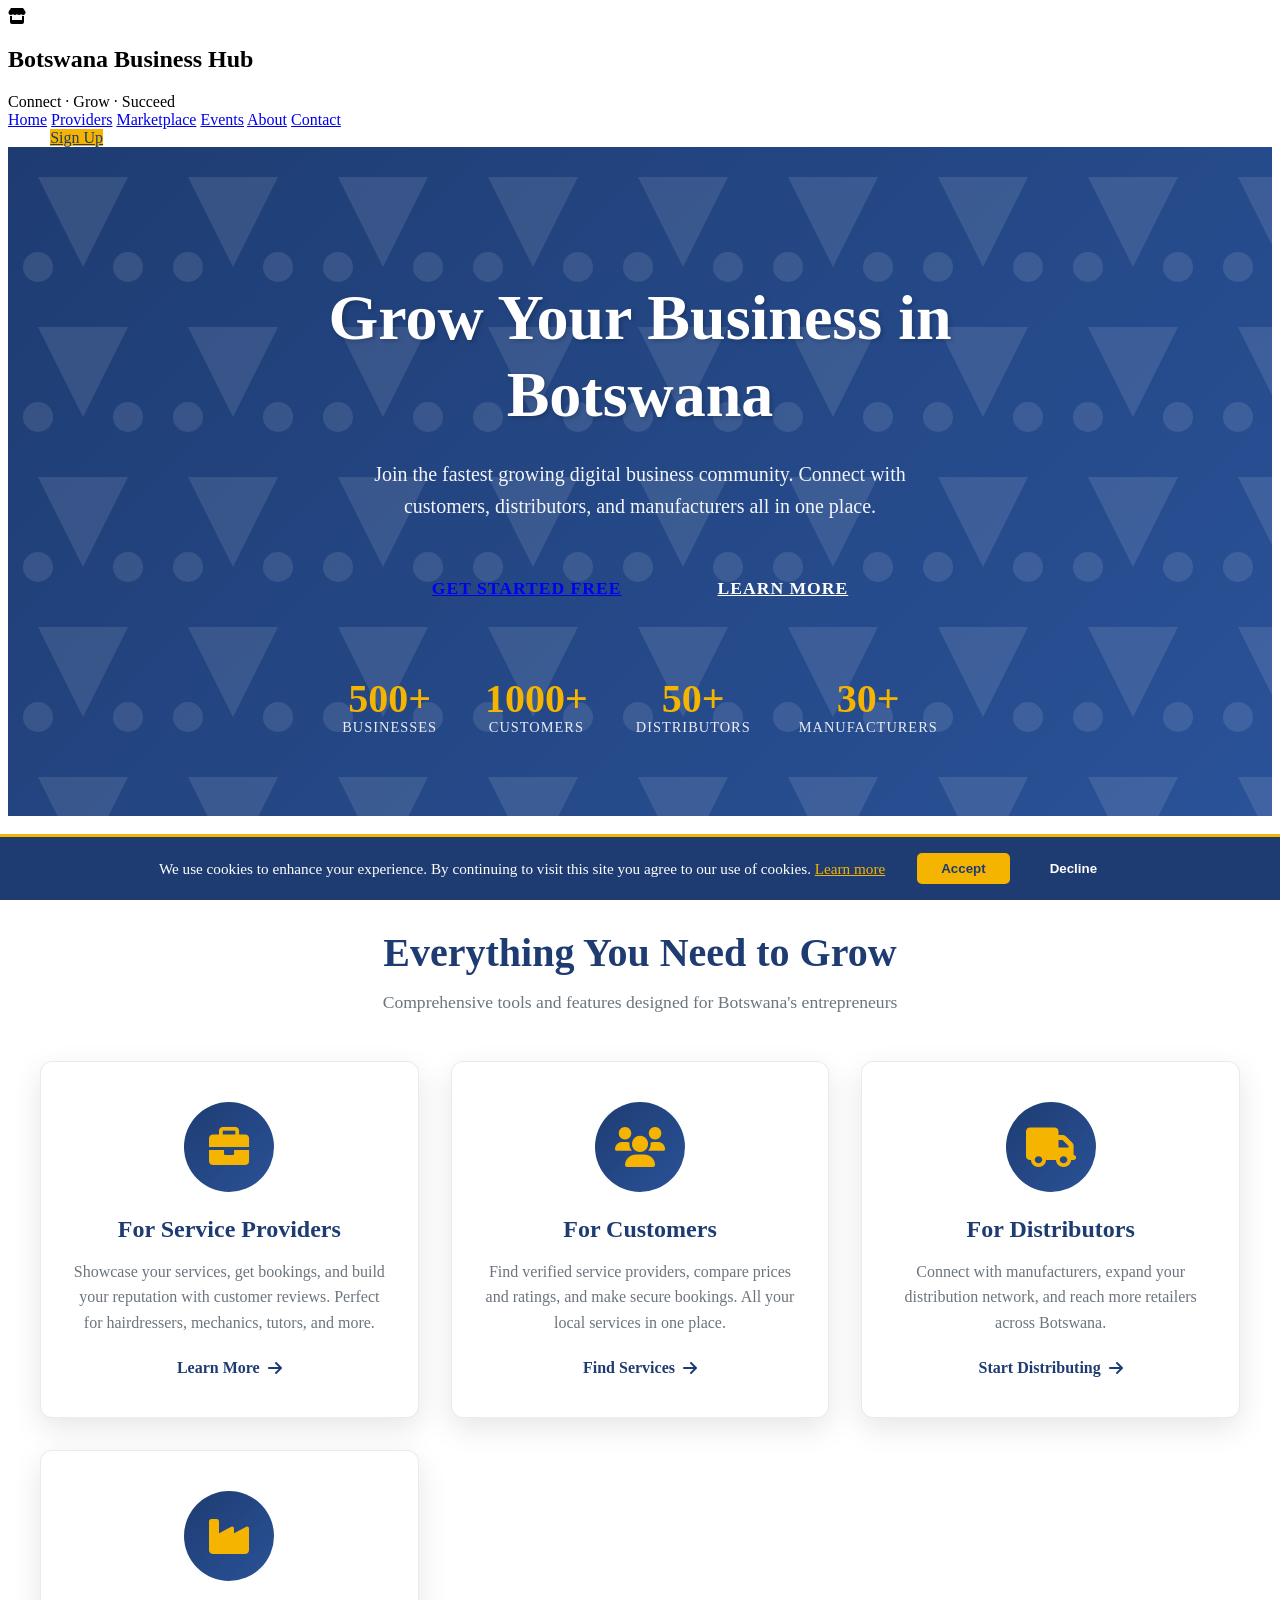
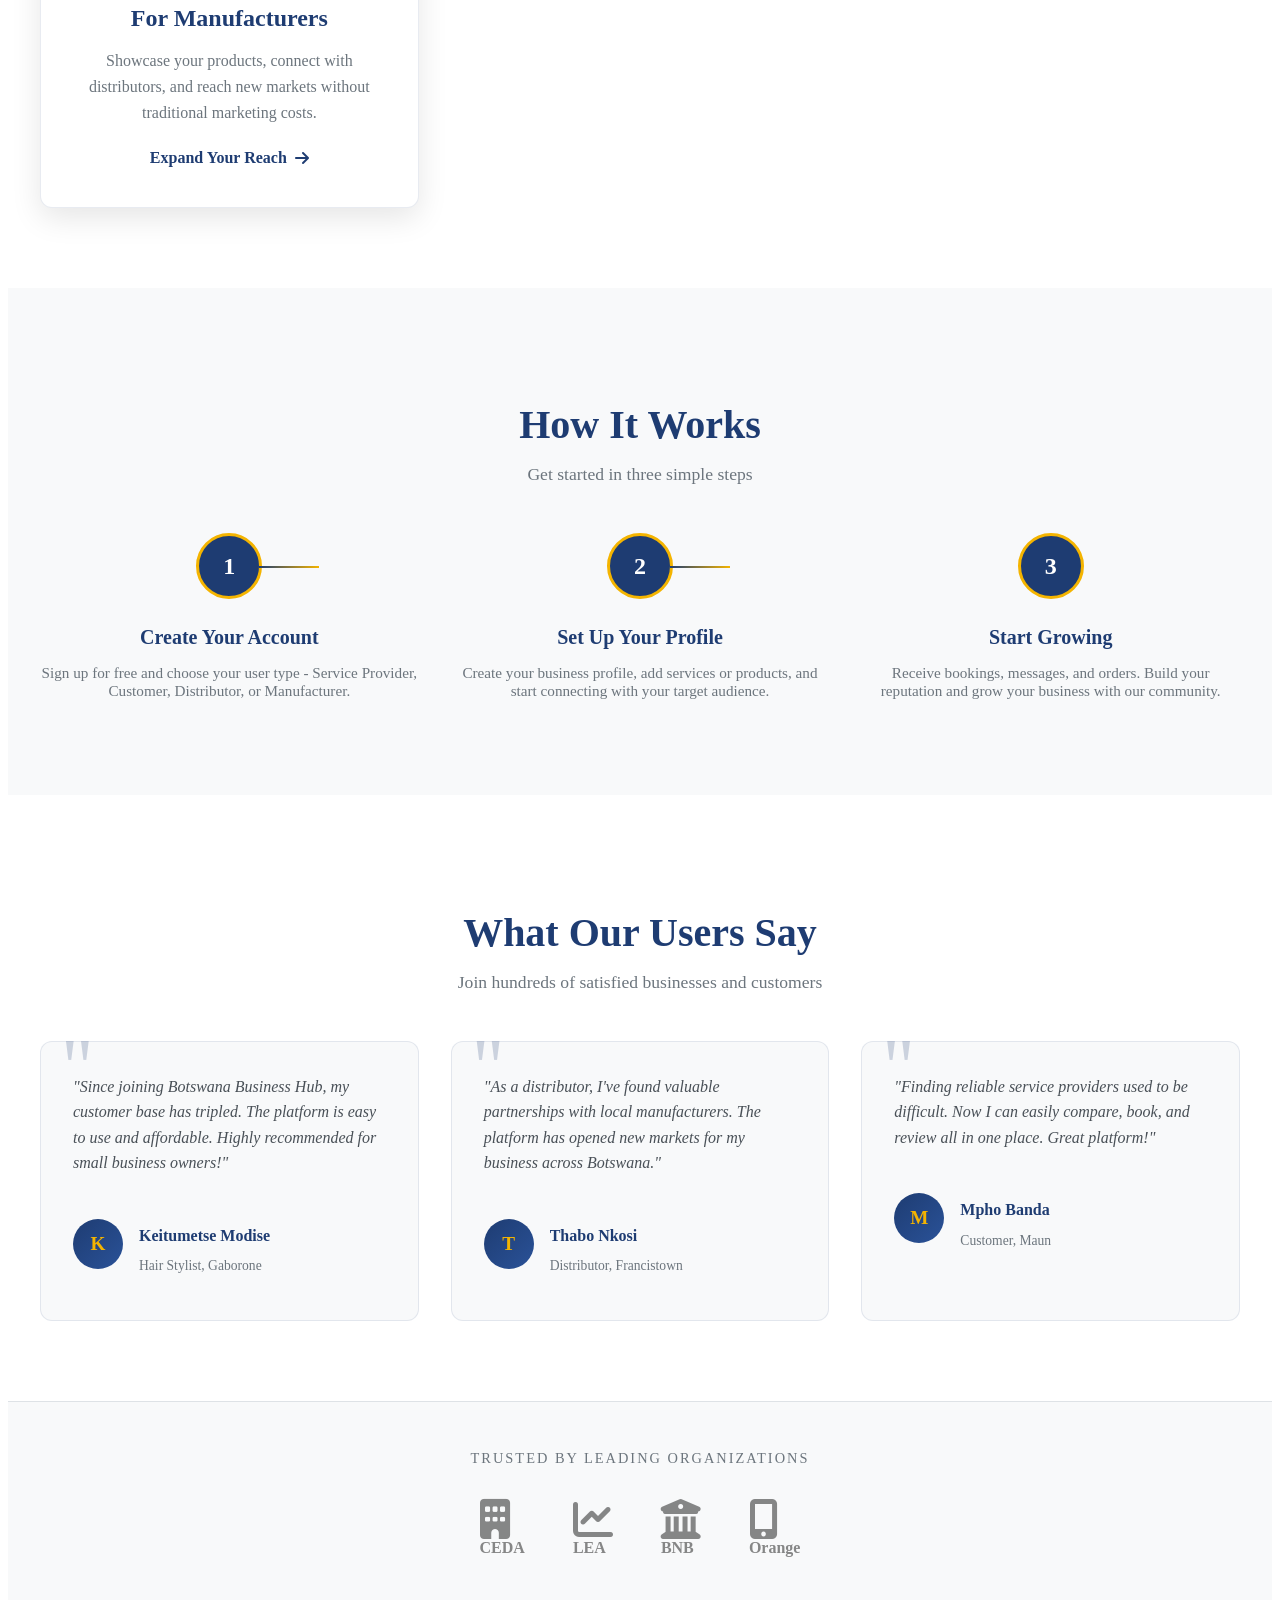
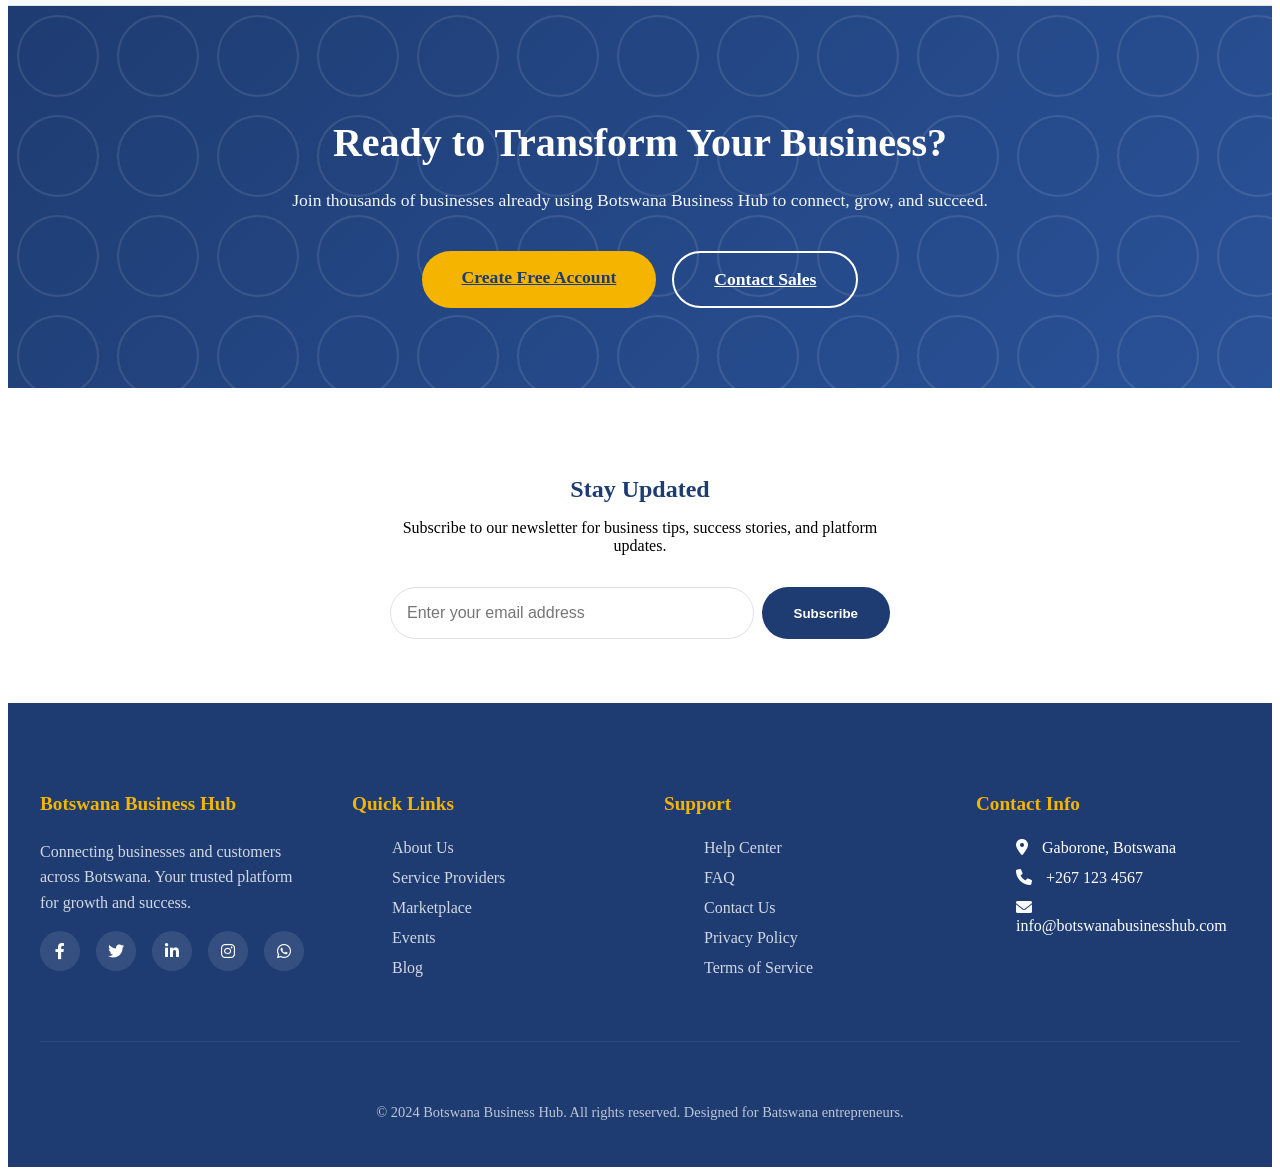
==== index.html @ 3662da75 "Update print statement from 'Hello' to 'Goodbye'" ====
<!DOCTYPE html>
<html lang="en">
<head>
    <meta charset="UTF-8">
    <meta name="viewport" content="width=device-width, initial-scale=1.0">
    <title>Botswana Business Hub - Connect, Grow, Succeed</title>
    
    <!-- Meta Tags for SEO -->
    <meta name="description" content="Botswana's premier digital business hub connecting service providers, customers, distributors, and manufacturers. Grow your business with our affordable platform.">
    <meta name="keywords" content="Botswana business, small business, service providers, entrepreneurs, Gaborone, Francistown, business networking, digital marketplace">
    <meta name="author" content="Botswana Business Hub">
    <meta property="og:title" content="Botswana Business Hub - Connect, Grow, Succeed">
    <meta property="og:description" content="Join Botswana's fastest growing business community. Connect with customers and partners today.">
    <meta property="og:type" content="website">
    <meta property="og:url" content="https://www.botswanabusinesshub.com">
    
    <!-- Favicon -->
    <link rel="icon" type="image/png" href="images/favicon.png">
    
    <!-- Stylesheets -->
    <link rel="stylesheet" href="css/styles.css">
    
    <!-- Font Awesome Icons -->
    <link rel="stylesheet" href="https://cdnjs.cloudflare.com/ajax/libs/font-awesome/6.0.0/css/all.min.css">
    
    <!-- Google Fonts -->
    <link href="https://fonts.googleapis.com/css2?family=Inter:wght@400;500;600;700&display=swap" rel="stylesheet">
    
    <!-- Custom styles specific to index page -->
    <style>
        /* Additional styles specific to landing page */
        .hero-section {
            background: linear-gradient(135deg, #1e3c72 0%, #2a5298 100%);
            color: white;
            padding: 5rem 2rem;
            text-align: center;
            position: relative;
            overflow: hidden;
        }
        
        .hero-section::before {
            content: '';
            position: absolute;
            top: 0;
            left: 0;
            right: 0;
            bottom: 0;
            background: url('data:image/svg+xml,<svg xmlns="http://www.w3.org/2000/svg" viewBox="0 0 100 100" opacity="0.1"><path d="M20 20 L80 20 L50 80 Z" fill="white"/><circle cx="80" cy="80" r="10" fill="white"/><circle cx="20" cy="80" r="10" fill="white"/></svg>');
            background-size: 150px 150px;
            animation: float 20s linear infinite;
        }
        
        @keyframes float {
            from { transform: translateY(0) rotate(0deg); }
            to { transform: translateY(-100%) rotate(10deg); }
        }
        
        .hero-content {
            position: relative;
            z-index: 1;
            max-width: 800px;
            margin: 0 auto;
        }
        
        .hero-title {
            font-size: clamp(2.5rem, 6vw, 4rem);
            margin-bottom: 1.5rem;
            color: white;
            line-height: 1.2;
            text-shadow: 2px 2px 4px rgba(0,0,0,0.2);
        }
        
        .hero-subtitle {
            font-size: clamp(1rem, 2vw, 1.25rem);
            margin-bottom: 2.5rem;
            opacity: 0.95;
            line-height: 1.6;
            max-width: 600px;
            margin-left: auto;
            margin-right: auto;
        }
        
        .hero-buttons {
            display: flex;
            gap: 1rem;
            justify-content: center;
            flex-wrap: wrap;
        }
        
        .hero-buttons .btn {
            padding: 1rem 2.5rem;
            font-size: 1.1rem;
            font-weight: 600;
            text-transform: uppercase;
            letter-spacing: 1px;
            border-radius: 50px;
        }
        
        .hero-stats {
            display: flex;
            justify-content: center;
            gap: 3rem;
            margin-top: 4rem;
            flex-wrap: wrap;
        }
        
        .hero-stat-item {
            text-align: center;
        }
        
        .hero-stat-number {
            font-size: 2.5rem;
            font-weight: 700;
            color: #f4b400;
            line-height: 1;
        }
        
        .hero-stat-label {
            font-size: 0.9rem;
            opacity: 0.9;
            text-transform: uppercase;
            letter-spacing: 1px;
        }
        
        /* Features Section */
        .features-section {
            padding: 5rem 2rem;
            background: #ffffff;
        }
        
        .section-title {
            text-align: center;
            margin-bottom: 3rem;
        }
        
        .section-title h2 {
            font-size: clamp(2rem, 4vw, 2.5rem);
            color: #1e3c72;
            margin-bottom: 1rem;
        }
        
        .section-title p {
            font-size: 1.1rem;
            color: #6c757d;
            max-width: 600px;
            margin: 0 auto;
        }
        
        .features-grid {
            display: grid;
            grid-template-columns: repeat(auto-fit, minmax(280px, 1fr));
            gap: 2rem;
            max-width: 1200px;
            margin: 0 auto;
        }
        
        .feature-card {
            background: white;
            padding: 2.5rem 2rem;
            border-radius: 12px;
            box-shadow: 0 10px 30px rgba(0,0,0,0.1);
            text-align: center;
            transition: all 0.3s ease;
            position: relative;
            overflow: hidden;
            border: 1px solid rgba(30, 60, 114, 0.1);
        }
        
        .feature-card::before {
            content: '';
            position: absolute;
            top: 0;
            left: 0;
            right: 0;
            height: 4px;
            background: linear-gradient(90deg, #1e3c72, #f4b400);
            transform: scaleX(0);
            transition: transform 0.3s ease;
        }
        
        .feature-card:hover::before {
            transform: scaleX(1);
        }
        
        .feature-card:hover {
            transform: translateY(-10px);
            box-shadow: 0 20px 40px rgba(30, 60, 114, 0.2);
        }
        
        .feature-icon {
            width: 90px;
            height: 90px;
            background: linear-gradient(135deg, #1e3c72, #2a5298);
            border-radius: 50%;
            display: flex;
            align-items: center;
            justify-content: center;
            margin: 0 auto 1.5rem;
            color: #f4b400;
            font-size: 2.5rem;
            transition: all 0.3s ease;
        }
        
        .feature-card:hover .feature-icon {
            transform: scale(1.1) rotate(5deg);
        }
        
        .feature-card h3 {
            font-size: 1.5rem;
            color: #1e3c72;
            margin-bottom: 1rem;
        }
        
        .feature-card p {
            color: #6c757d;
            line-height: 1.6;
            margin-bottom: 1.5rem;
        }
        
        .feature-link {
            color: #1e3c72;
            font-weight: 600;
            text-decoration: none;
            display: inline-flex;
            align-items: center;
            gap: 0.5rem;
            transition: gap 0.3s ease;
        }
        
        .feature-link:hover {
            gap: 1rem;
            color: #f4b400;
        }
        
        /* How It Works Section */
        .how-it-works {
            padding: 5rem 2rem;
            background: #f8f9fa;
        }
        
        .steps-container {
            display: grid;
            grid-template-columns: repeat(auto-fit, minmax(220px, 1fr));
            gap: 2rem;
            max-width: 1200px;
            margin: 3rem auto 0;
        }
        
        .step-item {
            text-align: center;
            position: relative;
        }
        
        .step-number {
            width: 60px;
            height: 60px;
            background: #1e3c72;
            color: white;
            border-radius: 50%;
            display: flex;
            align-items: center;
            justify-content: center;
            font-size: 1.5rem;
            font-weight: bold;
            margin: 0 auto 1.5rem;
            position: relative;
            z-index: 1;
            border: 3px solid #f4b400;
        }
        
        .step-item:not(:last-child) .step-number::after {
            content: '';
            position: absolute;
            top: 30px;
            left: 50%;
            width: 100%;
            height: 2px;
            background: linear-gradient(90deg, #1e3c72, #f4b400);
            transform: translateX(30px);
            z-index: -1;
        }
        
        @media (max-width: 768px) {
            .step-item:not(:last-child) .step-number::after {
                display: none;
            }
        }
        
        .step-item h4 {
            font-size: 1.25rem;
            color: #1e3c72;
            margin-bottom: 0.5rem;
        }
        
        .step-item p {
            color: #6c757d;
            font-size: 0.95rem;
        }
        
        /* Testimonials Section */
        .testimonials-section {
            padding: 5rem 2rem;
            background: white;
        }
        
        .testimonials-grid {
            display: grid;
            grid-template-columns: repeat(auto-fit, minmax(300px, 1fr));
            gap: 2rem;
            max-width: 1200px;
            margin: 3rem auto 0;
        }
        
        .testimonial-card {
            background: #f8f9fa;
            padding: 2rem;
            border-radius: 12px;
            position: relative;
            border: 1px solid rgba(30, 60, 114, 0.1);
        }
        
        .testimonial-card::before {
            content: '"';
            position: absolute;
            top: -20px;
            left: 20px;
            font-size: 5rem;
            color: #1e3c72;
            opacity: 0.2;
            font-family: serif;
        }
        
        .testimonial-content {
            margin-bottom: 1.5rem;
            font-style: italic;
            color: #495057;
            line-height: 1.6;
        }
        
        .testimonial-author {
            display: flex;
            align-items: center;
            gap: 1rem;
        }
        
        .author-avatar {
            width: 50px;
            height: 50px;
            background: linear-gradient(135deg, #1e3c72, #2a5298);
            border-radius: 50%;
            display: flex;
            align-items: center;
            justify-content: center;
            color: #f4b400;
            font-weight: bold;
            font-size: 1.2rem;
        }
        
        .author-info h5 {
            font-size: 1rem;
            color: #1e3c72;
            margin-bottom: 0.25rem;
        }
        
        .author-info p {
            font-size: 0.85rem;
            color: #6c757d;
        }
        
        /* CTA Section */
        .cta-section {
            padding: 5rem 2rem;
            background: linear-gradient(135deg, #1e3c72 0%, #2a5298 100%);
            color: white;
            text-align: center;
            position: relative;
            overflow: hidden;
        }
        
        .cta-section::before {
            content: '';
            position: absolute;
            top: 0;
            left: 0;
            right: 0;
            bottom: 0;
            background: url('data:image/svg+xml,<svg xmlns="http://www.w3.org/2000/svg" viewBox="0 0 100 100" opacity="0.1"><circle cx="50" cy="50" r="40" fill="none" stroke="white" stroke-width="2"/></svg>');
            background-size: 100px 100px;
            animation: rotate 30s linear infinite;
        }
        
        @keyframes rotate {
            from { transform: rotate(0deg); }
            to { transform: rotate(360deg); }
        }
        
        .cta-content {
            position: relative;
            z-index: 1;
            max-width: 700px;
            margin: 0 auto;
        }
        
        .cta-content h2 {
            font-size: clamp(2rem, 4vw, 2.5rem);
            color: white;
            margin-bottom: 1.5rem;
        }
        
        .cta-content p {
            font-size: 1.1rem;
            opacity: 0.95;
            margin-bottom: 2.5rem;
        }
        
        .cta-buttons {
            display: flex;
            gap: 1rem;
            justify-content: center;
            flex-wrap: wrap;
        }
        
        .cta-buttons .btn {
            padding: 1rem 2.5rem;
            font-size: 1.1rem;
            font-weight: 600;
            border-radius: 50px;
        }
        
        .cta-buttons .btn-primary {
            background: #f4b400;
            color: #1e3c72;
        }
        
        .cta-buttons .btn-primary:hover {
            background: white;
            color: #1e3c72;
        }
        
        .cta-buttons .btn-outline {
            border: 2px solid white;
            color: white;
        }
        
        .cta-buttons .btn-outline:hover {
            background: white;
            color: #1e3c72;
        }
        
        /* Partners Section */
        .partners-section {
            padding: 3rem 2rem;
            background: #f8f9fa;
            border-top: 1px solid #dee2e6;
            border-bottom: 1px solid #dee2e6;
        }
        
        .partners-title {
            text-align: center;
            color: #6c757d;
            text-transform: uppercase;
            letter-spacing: 2px;
            font-size: 0.9rem;
            margin-bottom: 2rem;
        }
        
        .partners-grid {
            display: flex;
            justify-content: center;
            align-items: center;
            gap: 3rem;
            flex-wrap: wrap;
            max-width: 1000px;
            margin: 0 auto;
        }
        
        .partner-item {
            opacity: 0.6;
            transition: opacity 0.3s ease;
            filter: grayscale(100%);
        }
        
        .partner-item:hover {
            opacity: 1;
            filter: grayscale(0%);
        }
        
        .partner-item img {
            height: 40px;
            width: auto;
        }
        
        /* Partner logos as Font Awesome icons (for demo) */
        .partner-icon {
            font-size: 2.5rem;
            color: #1e3c72;
        }
        
        /* Newsletter Section */
        .newsletter-section {
            padding: 4rem 2rem;
            background: white;
            text-align: center;
        }
        
        .newsletter-content {
            max-width: 500px;
            margin: 0 auto;
        }
        
        .newsletter-content h3 {
            font-size: 1.5rem;
            color: #1e3c72;
            margin-bottom: 1rem;
        }
        
        .newsletter-form {
            display: flex;
            gap: 0.5rem;
            margin-top: 2rem;
            flex-wrap: wrap;
        }
        
        .newsletter-form input {
            flex: 1;
            min-width: 200px;
            padding: 1rem;
            border: 1px solid #dee2e6;
            border-radius: 50px;
            font-size: 1rem;
        }
        
        .newsletter-form input:focus {
            outline: none;
            border-color: #1e3c72;
            box-shadow: 0 0 0 3px rgba(30, 60, 114, 0.1);
        }
        
        .newsletter-form button {
            padding: 1rem 2rem;
            background: #1e3c72;
            color: white;
            border: none;
            border-radius: 50px;
            font-weight: 600;
            cursor: pointer;
            transition: all 0.3s ease;
        }
        
        .newsletter-form button:hover {
            background: #2a5298;
            transform: translateY(-2px);
        }
        
        /* Footer */
        .footer {
            background: #1e3c72;
            color: white;
            padding: 4rem 2rem 2rem;
        }
        
        .footer-content {
            max-width: 1200px;
            margin: 0 auto;
            display: grid;
            grid-template-columns: repeat(auto-fit, minmax(200px, 1fr));
            gap: 3rem;
        }
        
        .footer-section h4 {
            color: #f4b400;
            margin-bottom: 1.5rem;
            font-size: 1.2rem;
        }
        
        .footer-section p {
            opacity: 0.8;
            line-height: 1.6;
            margin-bottom: 1rem;
        }
        
        .footer-links {
            list-style: none;
        }
        
        .footer-links li {
            margin-bottom: 0.75rem;
        }
        
        .footer-links a {
            color: white;
            opacity: 0.8;
            text-decoration: none;
            transition: all 0.3s ease;
        }
        
        .footer-links a:hover {
            opacity: 1;
            color: #f4b400;
            padding-left: 5px;
        }
        
        .social-links {
            display: flex;
            gap: 1rem;
            margin-top: 1rem;
        }
        
        .social-links a {
            width: 40px;
            height: 40px;
            background: rgba(255,255,255,0.1);
            border-radius: 50%;
            display: flex;
            align-items: center;
            justify-content: center;
            color: white;
            text-decoration: none;
            transition: all 0.3s ease;
        }
        
        .social-links a:hover {
            background: #f4b400;
            color: #1e3c72;
            transform: translateY(-3px);
        }
        
        .footer-bottom {
            text-align: center;
            padding-top: 3rem;
            margin-top: 3rem;
            border-top: 1px solid rgba(255,255,255,0.1);
            opacity: 0.7;
            font-size: 0.9rem;
        }
        
        /* Cookie Consent Banner */
        .cookie-consent {
            position: fixed;
            bottom: 0;
            left: 0;
            right: 0;
            background: #1e3c72;
            color: white;
            padding: 1rem;
            display: none;
            justify-content: center;
            align-items: center;
            gap: 2rem;
            flex-wrap: wrap;
            z-index: 9999;
            border-top: 3px solid #f4b400;
        }
        
        .cookie-consent p {
            margin: 0;
            font-size: 0.95rem;
        }
        
        .cookie-consent a {
            color: #f4b400;
            text-decoration: underline;
        }
        
        .cookie-buttons {
            display: flex;
            gap: 1rem;
        }
        
        .cookie-buttons button {
            padding: 0.5rem 1.5rem;
            border: none;
            border-radius: 5px;
            cursor: pointer;
            font-weight: 600;
            transition: all 0.3s ease;
        }
        
        .cookie-accept {
            background: #f4b400;
            color: #1e3c72;
        }
        
        .cookie-decline {
            background: transparent;
            color: white;
            border: 1px solid white;
        }
        
        .cookie-accept:hover {
            background: white;
        }
        
        .cookie-decline:hover {
            background: rgba(255,255,255,0.1);
        }
        
        /* Back to Top Button */
        .back-to-top {
            position: fixed;
            bottom: 30px;
            right: 30px;
            width: 50px;
            height: 50px;
            background: #f4b400;
            color: #1e3c72;
            border-radius: 50%;
            display: none;
            align-items: center;
            justify-content: center;
            cursor: pointer;
            border: none;
            box-shadow: 0 4px 10px rgba(0,0,0,0.2);
            transition: all 0.3s ease;
            z-index: 999;
        }
        
        .back-to-top:hover {
            background: white;
            transform: translateY(-5px);
        }
        
        /* Responsive Adjustments */
        @media (max-width: 768px) {
            .hero-buttons .btn {
                width: 100%;
            }
            
            .hero-stats {
                gap: 1.5rem;
            }
            
            .hero-stat-number {
                font-size: 2rem;
            }
            
            .newsletter-form {
                flex-direction: column;
            }
            
            .newsletter-form button {
                width: 100%;
            }
            
            .cookie-consent {
                text-align: center;
            }
            
            .back-to-top {
                bottom: 20px;
                right: 20px;
            }
        }
    </style>
</head>
<body>
    <!-- Navigation Bar -->
    <nav class="navbar">
        <div class="logo">
            <i class="fas fa-store"></i>
            <div>
                <h1>Botswana Business Hub</h1>
                <span>Connect · Grow · Succeed</span>
            </div>
        </div>
        <div class="nav-links">
            <a href="index.html" class="active">Home</a>
            <a href="providers.html">Providers</a>
            <a href="marketplace.html">Marketplace</a>
            <a href="events.html">Events</a>
            <a href="about.html">About</a>
            <a href="contact.html">Contact</a>
        </div>
        <div class="user-menu">
            <a href="login.html" class="btn btn-outline" style="color: white; border-color: white;">Login</a>
            <a href="register.html" class="btn btn-primary" style="background: #f4b400; color: #1e3c72;">Sign Up</a>
        </div>
    </nav>

    <!-- Hero Section -->
    <section class="hero-section">
        <div class="hero-content">
            <h1 class="hero-title">Grow Your Business in Botswana</h1>
            <p class="hero-subtitle">Join the fastest growing digital business community. Connect with customers, distributors, and manufacturers all in one place.</p>
            <div class="hero-buttons">
                <a href="register.html" class="btn btn-primary">Get Started Free</a>
                <a href="#features" class="btn btn-outline" style="border-color: white; color: white;">Learn More</a>
            </div>
            
            <!-- Hero Stats -->
            <div class="hero-stats">
                <div class="hero-stat-item">
                    <div class="hero-stat-number">500+</div>
                    <div class="hero-stat-label">Businesses</div>
                </div>
                <div class="hero-stat-item">
                    <div class="hero-stat-number">1000+</div>
                    <div class="hero-stat-label">Customers</div>
                </div>
                <div class="hero-stat-item">
                    <div class="hero-stat-number">50+</div>
                    <div class="hero-stat-label">Distributors</div>
                </div>
                <div class="hero-stat-item">
                    <div class="hero-stat-number">30+</div>
                    <div class="hero-stat-label">Manufacturers</div>
                </div>
            </div>
        </div>
    </section>

    <!-- Features Section -->
    <section id="features" class="features-section">
        <div class="section-title">
            <h2>Everything You Need to Grow</h2>
            <p>Comprehensive tools and features designed for Botswana's entrepreneurs</p>
        </div>
        
        <div class="features-grid">
            <!-- Service Providers Feature -->
            <div class="feature-card">
                <div class="feature-icon">
                    <i class="fas fa-briefcase"></i>
                </div>
                <h3>For Service Providers</h3>
                <p>Showcase your services, get bookings, and build your reputation with customer reviews. Perfect for hairdressers, mechanics, tutors, and more.</p>
                <a href="providers.html" class="feature-link">Learn More <i class="fas fa-arrow-right"></i></a>
            </div>
            
            <!-- Customers Feature -->
            <div class="feature-card">
                <div class="feature-icon">
                    <i class="fas fa-users"></i>
                </div>
                <h3>For Customers</h3>
                <p>Find verified service providers, compare prices and ratings, and make secure bookings. All your local services in one place.</p>
                <a href="providers.html" class="feature-link">Find Services <i class="fas fa-arrow-right"></i></a>
            </div>
            
            <!-- Distributors Feature -->
            <div class="feature-card">
                <div class="feature-icon">
                    <i class="fas fa-truck"></i>
                </div>
                <h3>For Distributors</h3>
                <p>Connect with manufacturers, expand your distribution network, and reach more retailers across Botswana.</p>
                <a href="marketplace.html" class="feature-link">Start Distributing <i class="fas fa-arrow-right"></i></a>
            </div>
            
            <!-- Manufacturers Feature -->
            <div class="feature-card">
                <div class="feature-icon">
                    <i class="fas fa-industry"></i>
                </div>
                <h3>For Manufacturers</h3>
                <p>Showcase your products, connect with distributors, and reach new markets without traditional marketing costs.</p>
                <a href="marketplace.html" class="feature-link">Expand Your Reach <i class="fas fa-arrow-right"></i></a>
            </div>
        </div>
    </section>

    <!-- How It Works Section -->
    <section class="how-it-works">
        <div class="section-title">
            <h2>How It Works</h2>
            <p>Get started in three simple steps</p>
        </div>
        
        <div class="steps-container">
            <div class="step-item">
                <div class="step-number">1</div>
                <h4>Create Your Account</h4>
                <p>Sign up for free and choose your user type - Service Provider, Customer, Distributor, or Manufacturer.</p>
            </div>
            
            <div class="step-item">
                <div class="step-number">2</div>
                <h4>Set Up Your Profile</h4>
                <p>Create your business profile, add services or products, and start connecting with your target audience.</p>
            </div>
            
            <div class="step-item">
                <div class="step-number">3</div>
                <h4>Start Growing</h4>
                <p>Receive bookings, messages, and orders. Build your reputation and grow your business with our community.</p>
            </div>
        </div>
    </section>

    <!-- Testimonials Section -->
    <section class="testimonials-section">
        <div class="section-title">
            <h2>What Our Users Say</h2>
            <p>Join hundreds of satisfied businesses and customers</p>
        </div>
        
        <div class="testimonials-grid">
            <div class="testimonial-card">
                <div class="testimonial-content">
                    "Since joining Botswana Business Hub, my customer base has tripled. The platform is easy to use and affordable. Highly recommended for small business owners!"
                </div>
                <div class="testimonial-author">
                    <div class="author-avatar">K</div>
                    <div class="author-info">
                        <h5>Keitumetse Modise</h5>
                        <p>Hair Stylist, Gaborone</p>
                    </div>
                </div>
            </div>
            
            <div class="testimonial-card">
                <div class="testimonial-content">
                    "As a distributor, I've found valuable partnerships with local manufacturers. The platform has opened new markets for my business across Botswana."
                </div>
                <div class="testimonial-author">
                    <div class="author-avatar">T</div>
                    <div class="author-info">
                        <h5>Thabo Nkosi</h5>
                        <p>Distributor, Francistown</p>
                    </div>
                </div>
            </div>
            
            <div class="testimonial-card">
                <div class="testimonial-content">
                    "Finding reliable service providers used to be difficult. Now I can easily compare, book, and review all in one place. Great platform!"
                </div>
                <div class="testimonial-author">
                    <div class="author-avatar">M</div>
                    <div class="author-info">
                        <h5>Mpho Banda</h5>
                        <p>Customer, Maun</p>
                    </div>
                </div>
            </div>
        </div>
    </section>

    <!-- Partners Section -->
    <section class="partners-section">
        <div class="partners-title">Trusted By Leading Organizations</div>
        <div class="partners-grid">
            <div class="partner-item">
                <i class="fas fa-building partner-icon"></i>
                <div style="font-weight: bold; color: #1e3c72;">CEDA</div>
            </div>
            <div class="partner-item">
                <i class="fas fa-chart-line partner-icon"></i>
                <div style="font-weight: bold; color: #1e3c72;">LEA</div>
            </div>
            <div class="partner-item">
                <i class="fas fa-university partner-icon"></i>
                <div style="font-weight: bold; color: #1e3c72;">BNB</div>
            </div>
            <div class="partner-item">
                <i class="fas fa-mobile-alt partner-icon"></i>
                <div style="font-weight: bold; color: #1e3c72;">Orange</div>
            </div>
        </div>
    </section>

    <!-- CTA Section -->
    <section class="cta-section">
        <div class="cta-content">
            <h2>Ready to Transform Your Business?</h2>
            <p>Join thousands of businesses already using Botswana Business Hub to connect, grow, and succeed.</p>
            <div class="cta-buttons">
                <a href="register.html" class="btn btn-primary">Create Free Account</a>
                <a href="contact.html" class="btn btn-outline">Contact Sales</a>
            </div>
        </div>
    </section>

    <!-- Newsletter Section -->
    <section class="newsletter-section">
        <div class="newsletter-content">
            <h3>Stay Updated</h3>
            <p>Subscribe to our newsletter for business tips, success stories, and platform updates.</p>
            <form class="newsletter-form" onsubmit="subscribeNewsletter(event)">
                <input type="email" placeholder="Enter your email address" required>
                <button type="submit">Subscribe</button>
            </form>
        </div>
    </section>

    <!-- Footer -->
    <footer class="footer">
        <div class="footer-content">
            <div class="footer-section">
                <h4>Botswana Business Hub</h4>
                <p>Connecting businesses and customers across Botswana. Your trusted platform for growth and success.</p>
                <div class="social-links">
                    <a href="#"><i class="fab fa-facebook-f"></i></a>
                    <a href="#"><i class="fab fa-twitter"></i></a>
                    <a href="#"><i class="fab fa-linkedin-in"></i></a>
                    <a href="#"><i class="fab fa-instagram"></i></a>
                    <a href="#"><i class="fab fa-whatsapp"></i></a>
                </div>
            </div>
            
            <div class="footer-section">
                <h4>Quick Links</h4>
                <ul class="footer-links">
                    <li><a href="about.html">About Us</a></li>
                    <li><a href="providers.html">Service Providers</a></li>
                    <li><a href="marketplace.html">Marketplace</a></li>
                    <li><a href="events.html">Events</a></li>
                    <li><a href="blog.html">Blog</a></li>
                </ul>
            </div>
            
            <div class="footer-section">
                <h4>Support</h4>
                <ul class="footer-links">
                    <li><a href="help.html">Help Center</a></li>
                    <li><a href="faq.html">FAQ</a></li>
                    <li><a href="contact.html">Contact Us</a></li>
                    <li><a href="privacy.html">Privacy Policy</a></li>
                    <li><a href="terms.html">Terms of Service</a></li>
                </ul>
            </div>
            
            <div class="footer-section">
                <h4>Contact Info</h4>
                <ul class="footer-links">
                    <li><i class="fas fa-map-marker-alt" style="margin-right: 10px;"></i> Gaborone, Botswana</li>
                    <li><i class="fas fa-phone" style="margin-right: 10px;"></i> +267 123 4567</li>
                    <li><i class="fas fa-envelope" style="margin-right: 10px;"></i> info@botswanabusinesshub.com</li>
                </ul>
            </div>
        </div>
        
        <div class="footer-bottom">
            <p>&copy; 2024 Botswana Business Hub. All rights reserved. Designed for Batswana entrepreneurs.</p>
        </div>
    </footer>

    <!-- Cookie Consent Banner -->
    <div class="cookie-consent" id="cookieConsent">
        <p>We use cookies to enhance your experience. By continuing to visit this site you agree to our use of cookies. <a href="privacy.html">Learn more</a></p>
        <div class="cookie-buttons">
            <button class="cookie-accept" onclick="acceptCookies()">Accept</button>
            <button class="cookie-decline" onclick="declineCookies()">Decline</button>
        </div>
    </div>

    <!-- Back to Top Button -->
    <button class="back-to-top" id="backToTop" onclick="scrollToTop()">
        <i class="fas fa-arrow-up"></i>
    </button>

    <!-- JavaScript -->
    <script>
        // Check if user is logged in (for demo purposes)
        document.addEventListener('DOMContentLoaded', function() {
            // Check for existing user session
            const user = localStorage.getItem('bbh_user');
            if (user) {
                // Update navigation for logged-in user
                const userMenu = document.querySelector('.user-menu');
                const userData = JSON.parse(user);
                userMenu.innerHTML = `
                    <span>Welcome, ${userData.name}</span>
                    <a href="dashboard.html" class="btn btn-primary" style="background: #f4b400; color: #1e3c72;">Dashboard</a>
                `;
            }
            
            // Show cookie consent if not accepted
            if (!localStorage.getItem('cookiesAccepted')) {
                document.getElementById('cookieConsent').style.display = 'flex';
            }
            
            // Back to top button visibility
            window.addEventListener('scroll', function() {
                const backToTop = document.getElementById('backToTop');
                if (window.pageYOffset > 300) {
                    backToTop.style.display = 'flex';
                } else {
                    backToTop.style.display = 'none';
                }
            });
        });

        // Newsletter subscription
        function subscribeNewsletter(event) {
            event.preventDefault();
            const email = event.target.querySelector('input').value;
            
            // In real app, send to server
            alert(`Thank you for subscribing! We've sent a confirmation to ${email}`);
            event.target.reset();
        }

        // Cookie consent functions
        function acceptCookies() {
            localStorage.setItem('cookiesAccepted', 'true');
            document.getElementById('cookieConsent').style.display = 'none';
        }

        function declineCookies() {
            localStorage.setItem('cookiesAccepted', 'false');
            document.getElementById('cookieConsent').style.display = 'none';
        }

        // Scroll to top
        function scrollToTop() {
            window.scrollTo({
                top: 0,
                behavior: 'smooth'
            });
        }

        // Smooth scrolling for anchor links
        document.querySelectorAll('a[href^="#"]').forEach(anchor => {
            anchor.addEventListener('click', function (e) {
                e.preventDefault();
                const target = document.querySelector(this.getAttribute('href'));
                if (target) {
                    target.scrollIntoView({
                        behavior: 'smooth',
                        block: 'start'
                    });
                }
            });
        });

        // Animate stats counting when in viewport
        function animateStats() {
            const stats = document.querySelectorAll('.hero-stat-number');
            stats.forEach(stat => {
                const value = parseInt(stat.innerText);
                let current = 0;
                const increment = value / 50;
                const timer = setInterval(() => {
                    current += increment;
                    if (current >= value) {
                        stat.innerText = value + '+';
                        clearInterval(timer);
                    } else {
                        stat.innerText = Math.floor(current) + '+';
                    }
                }, 30);
            });
        }

        // Trigger animation when stats are in view
        const observer = new IntersectionObserver((entries) => {
            entries.forEach(entry => {
                if (entry.isIntersecting) {
                    animateStats();
                    observer.unobserve(entry.target);
                }
            });
        });

        observer.observe(document.querySelector('.hero-stats'));
    </script>
</body>
</html>
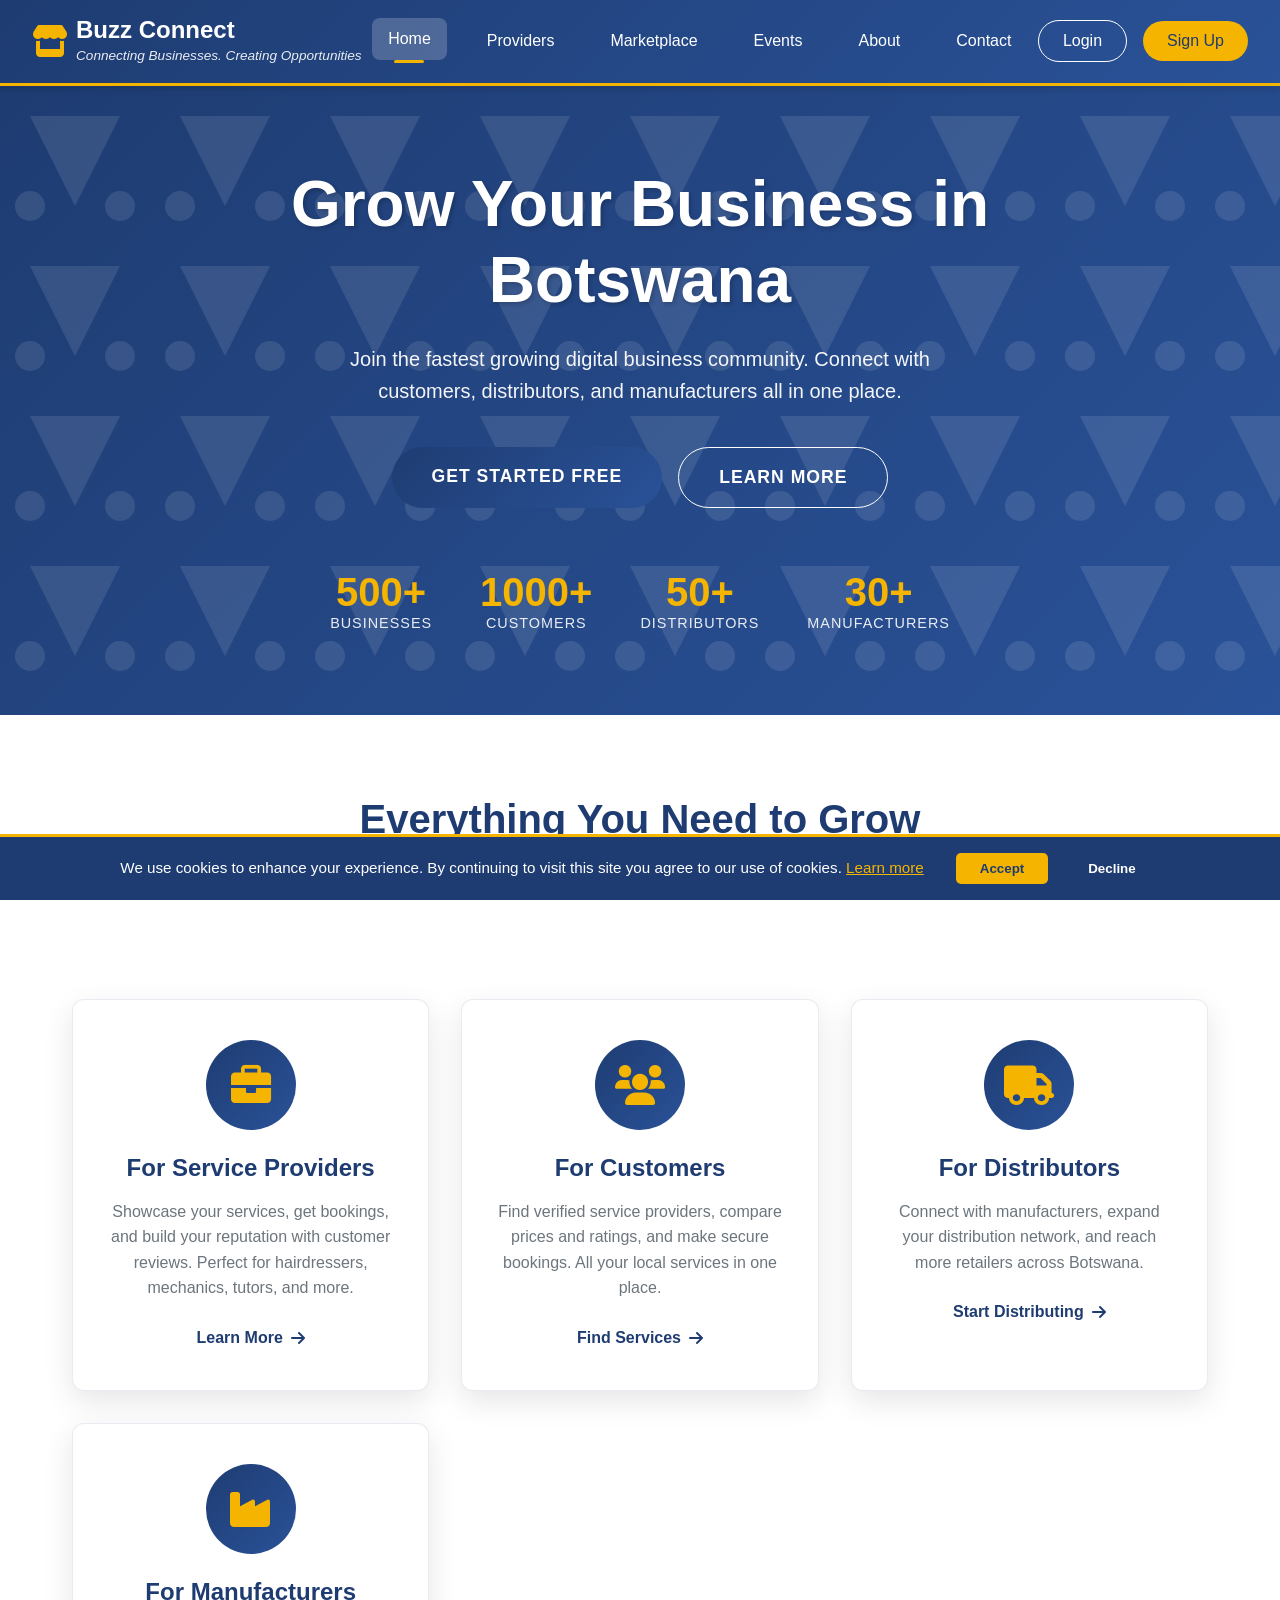
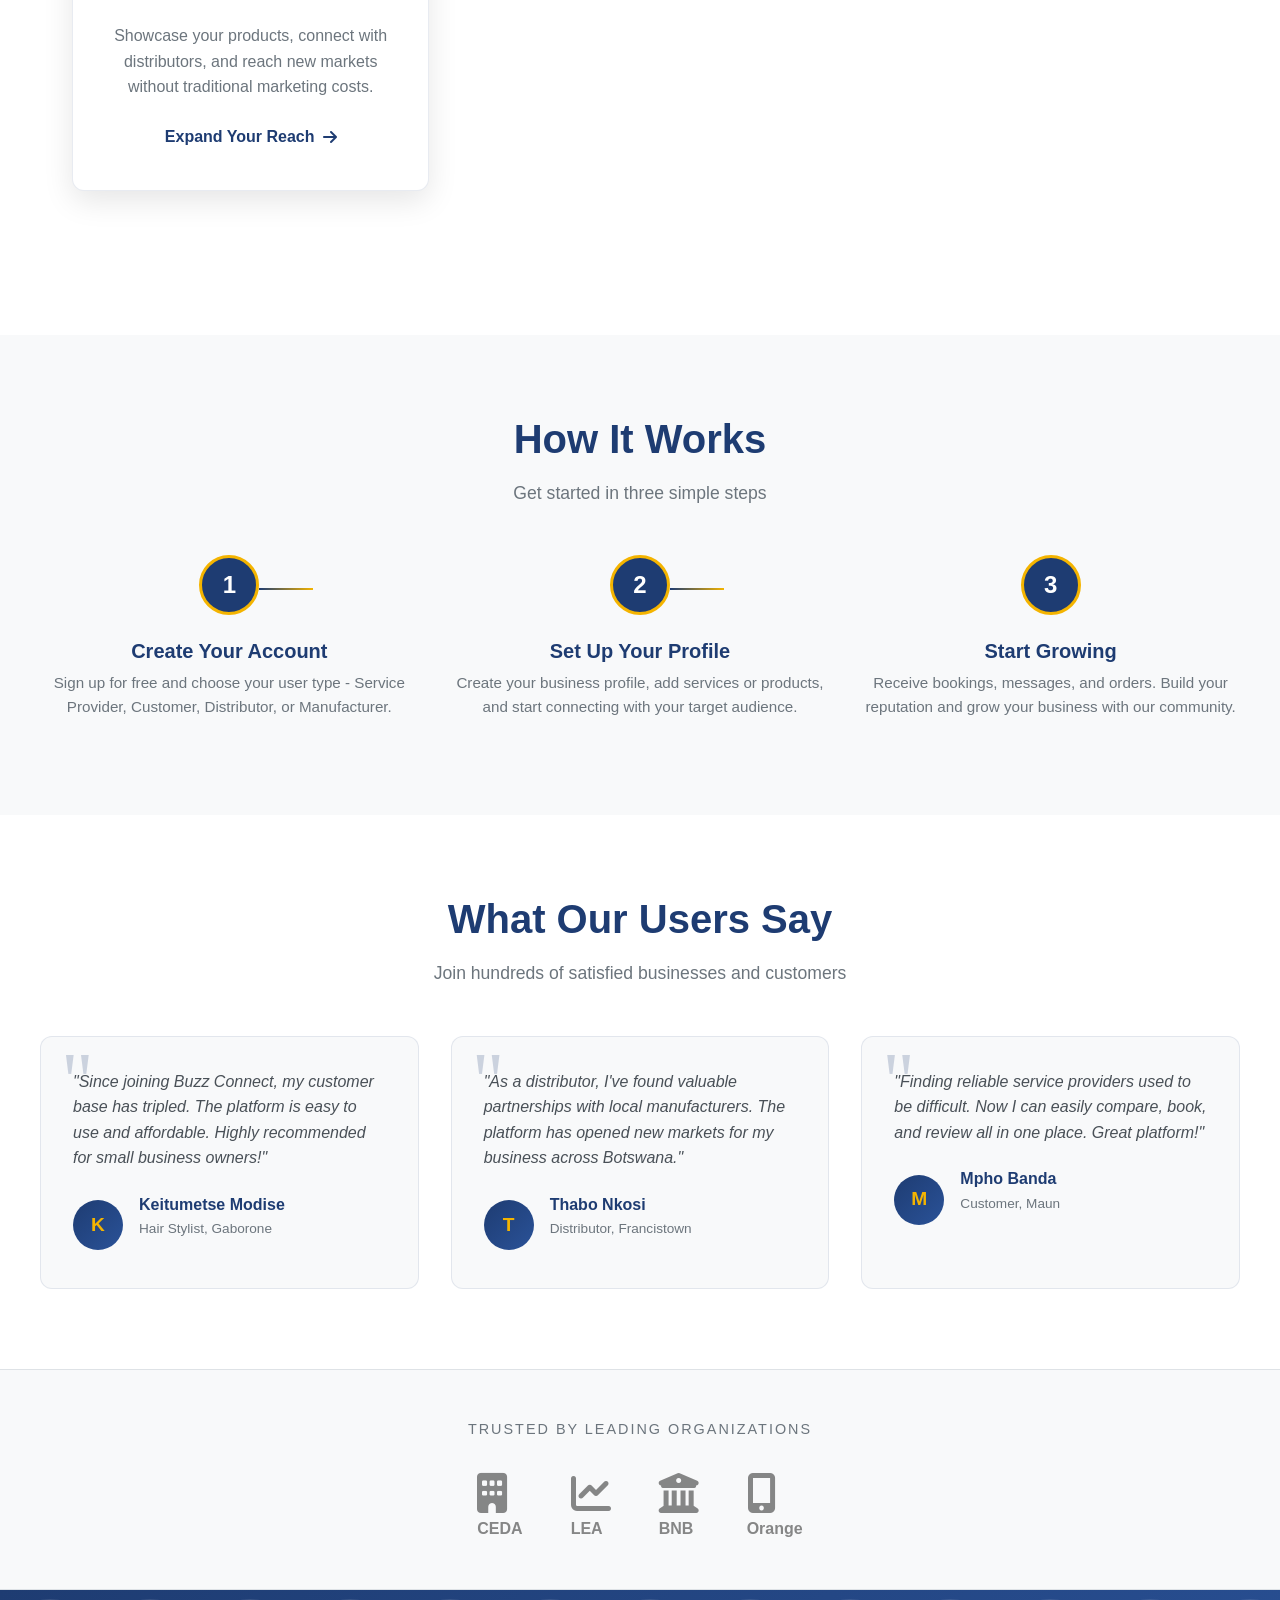
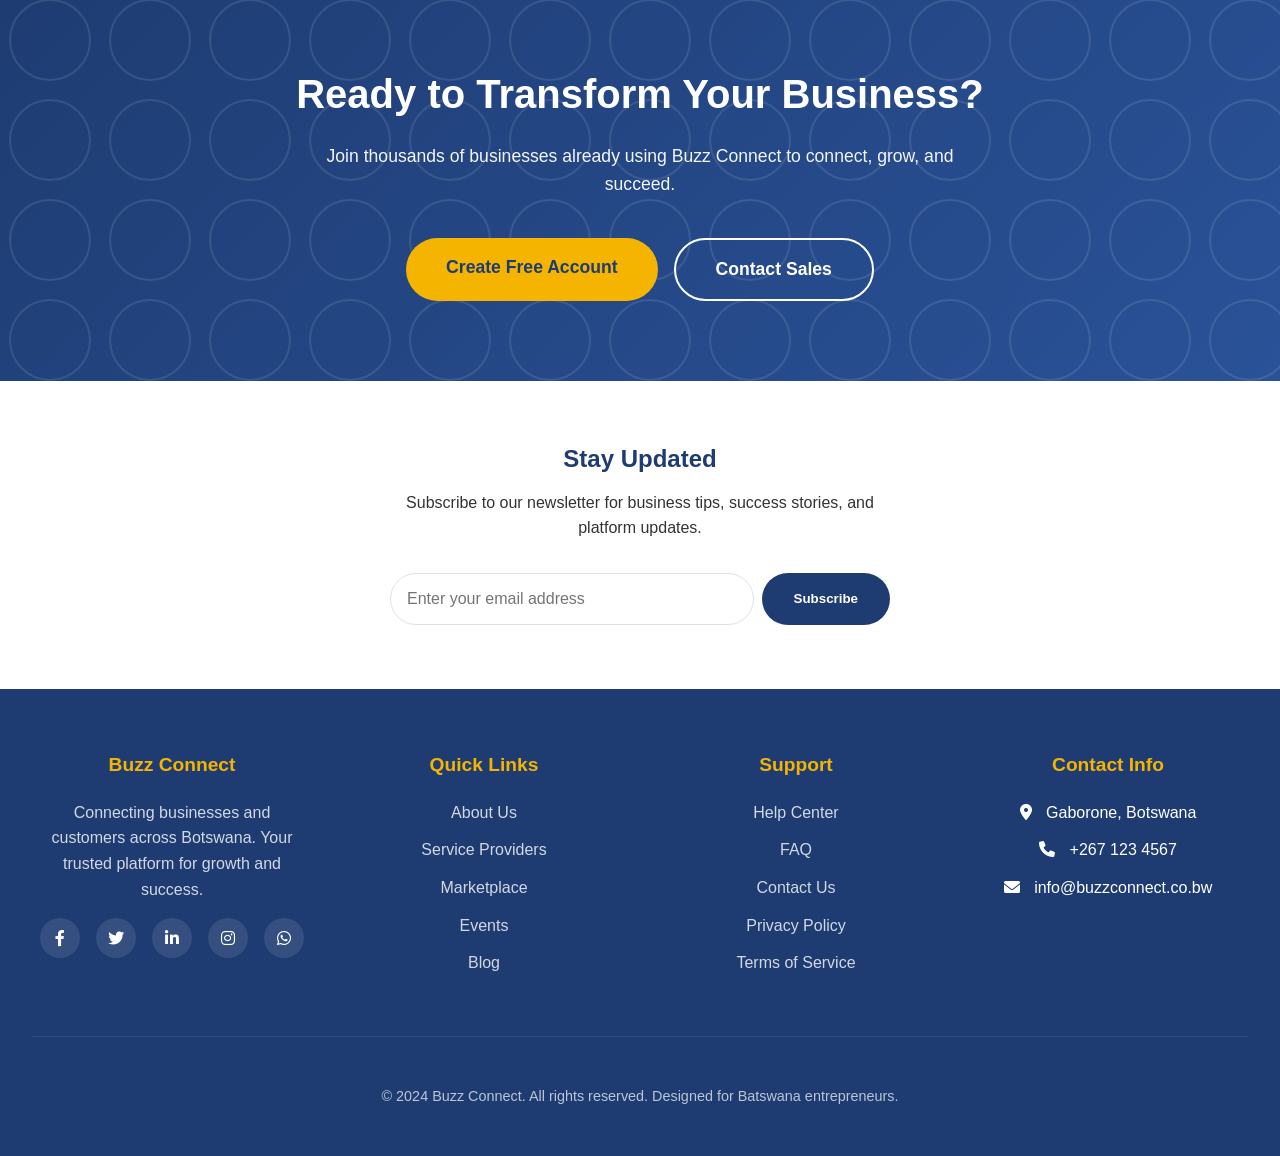
==== commit c8be2f29: "Update branding from Botswana Business Hub to Buzz Connect" ====
--- a/index.html
+++ b/index.html
@@ -3,16 +3,16 @@
 <head>
     <meta charset="UTF-8">
     <meta name="viewport" content="width=device-width, initial-scale=1.0">
-    <title>Botswana Business Hub - Connect, Grow, Succeed</title>
+    <title>Buzz Connect - Connecting Businesses. Creating Opportunities</title>
     
     <!-- Meta Tags for SEO -->
     <meta name="description" content="Botswana's premier digital business hub connecting service providers, customers, distributors, and manufacturers. Grow your business with our affordable platform.">
     <meta name="keywords" content="Botswana business, small business, service providers, entrepreneurs, Gaborone, Francistown, business networking, digital marketplace">
-    <meta name="author" content="Botswana Business Hub">
-    <meta property="og:title" content="Botswana Business Hub - Connect, Grow, Succeed">
+    <meta name="author" content="Buzz Connect">
+    <meta property="og:title" content="Buzz Connect - Connecting Businesses. Creating Opportunities">
     <meta property="og:description" content="Join Botswana's fastest growing business community. Connect with customers and partners today.">
     <meta property="og:type" content="website">
-    <meta property="og:url" content="https://www.botswanabusinesshub.com">
+    <meta property="og:url" content="https://www.buzzconnect.co.bw">
     
     <!-- Favicon -->
     <link rel="icon" type="image/png" href="images/favicon.png">
@@ -759,8 +759,8 @@
         <div class="logo">
             <i class="fas fa-store"></i>
             <div>
-                <h1>Botswana Business Hub</h1>
-                <span>Connect · Grow · Succeed</span>
+                <h1>Buzz Connect</h1>
+                <span>Connecting Businesses. Creating Opportunities</span>
             </div>
         </div>
         <div class="nav-links">
@@ -897,7 +897,7 @@
         <div class="testimonials-grid">
             <div class="testimonial-card">
                 <div class="testimonial-content">
-                    "Since joining Botswana Business Hub, my customer base has tripled. The platform is easy to use and affordable. Highly recommended for small business owners!"
+                    "Since joining Buzz Connect, my customer base has tripled. The platform is easy to use and affordable. Highly recommended for small business owners!"
                 </div>
                 <div class="testimonial-author">
                     <div class="author-avatar">K</div>
@@ -963,7 +963,7 @@
     <section class="cta-section">
         <div class="cta-content">
             <h2>Ready to Transform Your Business?</h2>
-            <p>Join thousands of businesses already using Botswana Business Hub to connect, grow, and succeed.</p>
+            <p>Join thousands of businesses already using Buzz Connect to connect, grow, and succeed.</p>
             <div class="cta-buttons">
                 <a href="register.html" class="btn btn-primary">Create Free Account</a>
                 <a href="contact.html" class="btn btn-outline">Contact Sales</a>
@@ -987,7 +987,7 @@
     <footer class="footer">
         <div class="footer-content">
             <div class="footer-section">
-                <h4>Botswana Business Hub</h4>
+                <h4>Buzz Connect</h4>
                 <p>Connecting businesses and customers across Botswana. Your trusted platform for growth and success.</p>
                 <div class="social-links">
                     <a href="#"><i class="fab fa-facebook-f"></i></a>
@@ -1025,13 +1025,13 @@
                 <ul class="footer-links">
                     <li><i class="fas fa-map-marker-alt" style="margin-right: 10px;"></i> Gaborone, Botswana</li>
                     <li><i class="fas fa-phone" style="margin-right: 10px;"></i> +267 123 4567</li>
-                    <li><i class="fas fa-envelope" style="margin-right: 10px;"></i> info@botswanabusinesshub.com</li>
+                    <li><i class="fas fa-envelope" style="margin-right: 10px;"></i> info@buzzconnect.co.bw</li>
                 </ul>
             </div>
         </div>
         
         <div class="footer-bottom">
-            <p>&copy; 2024 Botswana Business Hub. All rights reserved. Designed for Batswana entrepreneurs.</p>
+            <p>&copy; 2024 Buzz Connect. All rights reserved. Designed for Batswana entrepreneurs.</p>
         </div>
     </footer>
 
--- a/css/styles.css
+++ b/css/styles.css
@@ -0,0 +1,1603 @@
+/* ========================================
+   Botswana Business Hub - Main Stylesheet
+   Connect · Grow · Succeed
+   ======================================== */
+
+/* ----------------------------------------
+   CSS Variables & Theme Configuration
+   ---------------------------------------- */
+:root {
+    /* Primary Colors - Botswana Inspired */
+    --primary-color: #1e3c72;      /* Deep blue - trust, professionalism */
+    --secondary-color: #2a5298;    /* Lighter blue - growth, innovation */
+    --accent-color: #f4b400;        /* Gold - Botswana's rich heritage */
+    --success-color: #28a745;       /* Green - success, approval */
+    --warning-color: #ffc107;        /* Amber - caution, alerts */
+    --danger-color: #dc3545;         /* Red - errors, important alerts */
+    --info-color: #17a2b8;           /* Teal - information */
+    
+    /* Neutral Colors */
+    --light-bg: #f8f9fa;            /* Very light gray - backgrounds */
+    --dark-bg: #343a40;              /* Dark gray - alternate backgrounds */
+    --light-text: #ffffff;            /* White text */
+    --dark-text: #333333;             /* Dark text for light backgrounds */
+    --muted-text: #6c757d;            /* Gray text - less emphasis */
+    
+    /* UI Elements */
+    --border-color: #dee2e6;          /* Light gray borders */
+    --shadow-sm: 0 2px 4px rgba(0, 0, 0, 0.1);
+    --shadow: 0 4px 6px rgba(0, 0, 0, 0.1);
+    --shadow-lg: 0 10px 15px rgba(0, 0, 0, 0.2);
+    --shadow-hover: 0 8px 16px rgba(0, 0, 0, 0.15);
+    
+    /* Transitions */
+    --transition-fast: all 0.2s ease;
+    --transition: all 0.3s ease;
+    --transition-slow: all 0.5s ease;
+    
+    /* Border Radius */
+    --radius-sm: 4px;
+    --radius: 8px;
+    --radius-lg: 12px;
+    --radius-xl: 20px;
+    --radius-round: 50%;
+    
+    /* Spacing */
+    --spacing-xs: 0.25rem;
+    --spacing-sm: 0.5rem;
+    --spacing-md: 1rem;
+    --spacing-lg: 1.5rem;
+    --spacing-xl: 2rem;
+    --spacing-xxl: 3rem;
+    
+    /* Container Widths */
+    --container-max-width: 1200px;
+    --container-padding: 1rem;
+    
+    /* Z-index layers */
+    --z-index-dropdown: 1000;
+    --z-index-sticky: 1020;
+    --z-index-fixed: 1030;
+    --z-index-modal-backdrop: 1040;
+    --z-index-modal: 1050;
+    --z-index-popover: 1060;
+    --z-index-tooltip: 1070;
+}
+
+/* ----------------------------------------
+   Reset & Base Styles
+   ---------------------------------------- */
+*,
+*::before,
+*::after {
+    margin: 0;
+    padding: 0;
+    box-sizing: border-box;
+}
+
+html {
+    font-size: 16px;
+    scroll-behavior: smooth;
+    -webkit-font-smoothing: antialiased;
+    -moz-osx-font-smoothing: grayscale;
+}
+
+body {
+    font-family: 'Segoe UI', Tahoma, Geneva, Verdana, sans-serif;
+    line-height: 1.6;
+    color: var(--dark-text);
+    background: linear-gradient(135deg, #667eea 0%, #764ba2 100%);
+    min-height: 100vh;
+}
+
+/* ----------------------------------------
+   Typography
+   ---------------------------------------- */
+h1, h2, h3, h4, h5, h6 {
+    font-weight: 600;
+    line-height: 1.2;
+    margin-bottom: var(--spacing-md);
+    color: var(--primary-color);
+}
+
+h1 { font-size: 2.5rem; }
+h2 { font-size: 2rem; }
+h3 { font-size: 1.75rem; }
+h4 { font-size: 1.5rem; }
+h5 { font-size: 1.25rem; }
+h6 { font-size: 1rem; }
+
+p {
+    margin-bottom: var(--spacing-md);
+}
+
+.text-muted {
+    color: var(--muted-text);
+}
+
+.text-center { text-align: center; }
+.text-left { text-align: left; }
+.text-right { text-align: right; }
+
+/* ----------------------------------------
+   Links
+   ---------------------------------------- */
+a {
+    color: var(--primary-color);
+    text-decoration: none;
+    transition: var(--transition-fast);
+}
+
+a:hover {
+    color: var(--secondary-color);
+    text-decoration: none;
+}
+
+/* ----------------------------------------
+   Container & Layout
+   ---------------------------------------- */
+.container {
+    width: 100%;
+    max-width: var(--container-max-width);
+    margin: 0 auto;
+    padding: 0 var(--container-padding);
+}
+
+/* Flexbox Utilities */
+.d-flex { display: flex; }
+.flex-row { flex-direction: row; }
+.flex-column { flex-direction: column; }
+.flex-wrap { flex-wrap: wrap; }
+.justify-content-start { justify-content: flex-start; }
+.justify-content-end { justify-content: flex-end; }
+.justify-content-center { justify-content: center; }
+.justify-content-between { justify-content: space-between; }
+.justify-content-around { justify-content: space-around; }
+.align-items-start { align-items: flex-start; }
+.align-items-end { align-items: flex-end; }
+.align-items-center { align-items: center; }
+.align-items-baseline { align-items: baseline; }
+.align-items-stretch { align-items: stretch; }
+
+/* Grid System */
+.grid {
+    display: grid;
+    gap: var(--spacing-lg);
+}
+
+.grid-2 { grid-template-columns: repeat(2, 1fr); }
+.grid-3 { grid-template-columns: repeat(3, 1fr); }
+.grid-4 { grid-template-columns: repeat(4, 1fr); }
+.grid-auto-fit { grid-template-columns: repeat(auto-fit, minmax(250px, 1fr)); }
+
+/* ----------------------------------------
+   Navigation Bar
+   ---------------------------------------- */
+.navbar {
+    background: linear-gradient(135deg, var(--primary-color), var(--secondary-color));
+    padding: var(--spacing-md) var(--spacing-xl);
+    display: flex;
+    justify-content: space-between;
+    align-items: center;
+    color: var(--light-text);
+    border-bottom: 3px solid var(--accent-color);
+    position: sticky;
+    top: 0;
+    z-index: var(--z-index-sticky);
+    box-shadow: var(--shadow);
+}
+
+.logo {
+    display: flex;
+    align-items: center;
+    gap: var(--spacing-sm);
+}
+
+.logo i {
+    font-size: 2rem;
+    color: var(--accent-color);
+}
+
+.logo h1 {
+    font-size: 1.5rem;
+    font-weight: 600;
+    color: var(--light-text);
+    margin-bottom: 0;
+}
+
+.logo span {
+    font-size: 0.85rem;
+    opacity: 0.9;
+    display: block;
+    font-style: italic;
+    color: var(--light-text);
+}
+
+.nav-links {
+    display: flex;
+    gap: var(--spacing-lg);
+    align-items: center;
+}
+
+.nav-links a {
+    color: var(--light-text);
+    text-decoration: none;
+    font-weight: 500;
+    transition: var(--transition);
+    padding: var(--spacing-sm) var(--spacing-md);
+    border-radius: var(--radius);
+    position: relative;
+}
+
+.nav-links a:hover,
+.nav-links a.active {
+    background: rgba(255, 255, 255, 0.2);
+    transform: translateY(-2px);
+}
+
+.nav-links a.active::after {
+    content: '';
+    position: absolute;
+    bottom: -3px;
+    left: 50%;
+    transform: translateX(-50%);
+    width: 30px;
+    height: 3px;
+    background: var(--accent-color);
+    border-radius: var(--radius-sm);
+}
+
+.user-menu {
+    display: flex;
+    align-items: center;
+    gap: var(--spacing-md);
+    cursor: pointer;
+}
+
+.user-avatar {
+    width: 40px;
+    height: 40px;
+    background: var(--accent-color);
+    border-radius: var(--radius-round);
+    display: flex;
+    align-items: center;
+    justify-content: center;
+    font-weight: bold;
+    color: var(--primary-color);
+    cursor: pointer;
+    transition: var(--transition);
+    border: 2px solid transparent;
+}
+
+.user-avatar:hover {
+    transform: scale(1.1);
+    border-color: var(--light-text);
+}
+
+.user-avatar.text-avatar {
+    font-size: 1.2rem;
+}
+
+/* ----------------------------------------
+   Sidebar
+   ---------------------------------------- */
+.sidebar {
+    width: 280px;
+    background: var(--light-text);
+    padding: var(--spacing-xl) var(--spacing-md);
+    border-right: 1px solid var(--border-color);
+    position: sticky;
+    top: 80px;
+    height: calc(100vh - 80px);
+    overflow-y: auto;
+    transition: var(--transition);
+}
+
+.sidebar.collapsed {
+    width: 80px;
+}
+
+.sidebar.collapsed .sidebar-menu a span,
+.sidebar.collapsed .user-info h3,
+.sidebar.collapsed .user-info p,
+.sidebar.collapsed .badge {
+    display: none;
+}
+
+.user-info {
+    text-align: center;
+    padding-bottom: var(--spacing-lg);
+    border-bottom: 2px solid var(--border-color);
+    margin-bottom: var(--spacing-lg);
+}
+
+.user-info .user-avatar.large {
+    width: 80px;
+    height: 80px;
+    margin: 0 auto var(--spacing-md);
+    font-size: 2rem;
+}
+
+.user-info h3 {
+    color: var(--primary-color);
+    margin: var(--spacing-sm) 0;
+    font-size: 1.2rem;
+}
+
+.user-info p {
+    color: var(--muted-text);
+    font-size: 0.9rem;
+    margin-bottom: 0;
+}
+
+.badge {
+    background: var(--accent-color);
+    color: var(--primary-color);
+    padding: 0.25rem 0.75rem;
+    border-radius: 20px;
+    font-size: 0.8rem;
+    font-weight: bold;
+    display: inline-block;
+    margin-top: var(--spacing-sm);
+}
+
+.sidebar-menu {
+    list-style: none;
+}
+
+.sidebar-menu li {
+    margin-bottom: var(--spacing-sm);
+}
+
+.sidebar-menu a {
+    display: flex;
+    align-items: center;
+    gap: var(--spacing-md);
+    padding: var(--spacing-md);
+    color: var(--dark-text);
+    text-decoration: none;
+    border-radius: var(--radius);
+    transition: var(--transition);
+}
+
+.sidebar-menu a:hover,
+.sidebar-menu a.active {
+    background: linear-gradient(135deg, var(--primary-color), var(--secondary-color));
+    color: var(--light-text);
+}
+
+.sidebar-menu i {
+    width: 20px;
+    font-size: 1.1rem;
+}
+
+/* ----------------------------------------
+   Main Content Area
+   ---------------------------------------- */
+.main-content {
+    display: flex;
+    min-height: calc(100vh - 80px);
+}
+
+.content-area {
+    flex: 1;
+    padding: var(--spacing-xl);
+    background: #f5f7fa;
+    overflow-y: auto;
+}
+
+.content-header {
+    display: flex;
+    justify-content: space-between;
+    align-items: center;
+    margin-bottom: var(--spacing-xl);
+}
+
+.content-header h2 {
+    color: var(--primary-color);
+    margin-bottom: 0;
+}
+
+/* ----------------------------------------
+   Buttons
+   ---------------------------------------- */
+.btn {
+    display: inline-block;
+    padding: 0.5rem 1.5rem;
+    border: none;
+    border-radius: 25px;
+    cursor: pointer;
+    transition: var(--transition);
+    font-weight: 500;
+    text-decoration: none;
+    text-align: center;
+    font-size: 1rem;
+    line-height: 1.5;
+}
+
+.btn-sm {
+    padding: 0.25rem 1rem;
+    font-size: 0.875rem;
+}
+
+.btn-lg {
+    padding: 0.75rem 2rem;
+    font-size: 1.1rem;
+}
+
+.btn-block {
+    display: block;
+    width: 100%;
+}
+
+.btn-primary {
+    background: linear-gradient(135deg, var(--primary-color), var(--secondary-color));
+    color: var(--light-text);
+    border: none;
+}
+
+.btn-primary:hover {
+    transform: translateY(-2px);
+    box-shadow: var(--shadow-hover);
+    color: var(--light-text);
+}
+
+.btn-secondary {
+    background: var(--light-text);
+    color: var(--primary-color);
+    border: 1px solid var(--primary-color);
+}
+
+.btn-secondary:hover {
+    background: var(--primary-color);
+    color: var(--light-text);
+}
+
+.btn-success {
+    background: var(--success-color);
+    color: var(--light-text);
+}
+
+.btn-danger {
+    background: var(--danger-color);
+    color: var(--light-text);
+}
+
+.btn-warning {
+    background: var(--warning-color);
+    color: var(--dark-text);
+}
+
+.btn-outline {
+    background: transparent;
+    border: 1px solid var(--primary-color);
+    color: var(--primary-color);
+}
+
+.btn-outline:hover {
+    background: var(--primary-color);
+    color: var(--light-text);
+}
+
+.btn:disabled {
+    opacity: 0.6;
+    cursor: not-allowed;
+}
+
+/* ----------------------------------------
+   Cards
+   ---------------------------------------- */
+.card {
+    background: var(--light-text);
+    border-radius: var(--radius-lg);
+    box-shadow: var(--shadow);
+    transition: var(--transition);
+    overflow: hidden;
+}
+
+.card:hover {
+    transform: translateY(-5px);
+    box-shadow: var(--shadow-hover);
+}
+
+.card-header {
+    padding: var(--spacing-lg);
+    background: linear-gradient(135deg, var(--primary-color), var(--secondary-color));
+    color: var(--light-text);
+}
+
+.card-body {
+    padding: var(--spacing-lg);
+}
+
+.card-footer {
+    padding: var(--spacing-lg);
+    background: var(--light-bg);
+    border-top: 1px solid var(--border-color);
+}
+
+/* Stats Card */
+.stat-card {
+    background: var(--light-text);
+    padding: var(--spacing-lg);
+    border-radius: var(--radius-lg);
+    box-shadow: var(--shadow);
+    display: flex;
+    align-items: center;
+    gap: var(--spacing-md);
+    transition: var(--transition);
+}
+
+.stat-card:hover {
+    transform: translateY(-5px);
+    box-shadow: var(--shadow-hover);
+}
+
+.stat-icon {
+    width: 60px;
+    height: 60px;
+    background: linear-gradient(135deg, var(--primary-color), var(--secondary-color));
+    border-radius: var(--radius-lg);
+    display: flex;
+    align-items: center;
+    justify-content: center;
+    color: var(--light-text);
+    font-size: 1.5rem;
+}
+
+.stat-info h3 {
+    font-size: 0.9rem;
+    color: var(--muted-text);
+    margin-bottom: 0.25rem;
+}
+
+.stat-info .number {
+    font-size: 1.8rem;
+    font-weight: bold;
+    color: var(--primary-color);
+    line-height: 1.2;
+}
+
+/* Provider Card */
+.provider-card {
+    background: var(--light-text);
+    border-radius: var(--radius-lg);
+    overflow: hidden;
+    box-shadow: var(--shadow);
+    transition: var(--transition);
+}
+
+.provider-card:hover {
+    transform: translateY(-5px);
+    box-shadow: var(--shadow-hover);
+}
+
+.provider-header {
+    background: linear-gradient(135deg, var(--primary-color), var(--secondary-color));
+    color: var(--light-text);
+    padding: var(--spacing-lg);
+    text-align: center;
+}
+
+.provider-avatar {
+    width: 80px;
+    height: 80px;
+    background: var(--accent-color);
+    border-radius: var(--radius-round);
+    margin: 0 auto var(--spacing-md);
+    display: flex;
+    align-items: center;
+    justify-content: center;
+    font-size: 2rem;
+    font-weight: bold;
+    color: var(--primary-color);
+    border: 3px solid var(--light-text);
+}
+
+.provider-body {
+    padding: var(--spacing-lg);
+}
+
+.provider-rating {
+    color: var(--accent-color);
+    margin: var(--spacing-sm) 0;
+}
+
+.provider-services {
+    display: flex;
+    flex-wrap: wrap;
+    gap: var(--spacing-sm);
+    margin: var(--spacing-md) 0;
+}
+
+.service-tag {
+    background: var(--light-bg);
+    padding: 0.25rem 0.75rem;
+    border-radius: 20px;
+    font-size: 0.8rem;
+    color: var(--primary-color);
+}
+
+.provider-footer {
+    padding: var(--spacing-md) var(--spacing-lg);
+    border-top: 1px solid var(--border-color);
+    display: flex;
+    justify-content: space-between;
+    align-items: center;
+}
+
+/* ----------------------------------------
+   Forms
+   ---------------------------------------- */
+.form-group {
+    margin-bottom: var(--spacing-lg);
+}
+
+.form-group label {
+    display: block;
+    margin-bottom: var(--spacing-sm);
+    color: var(--dark-text);
+    font-weight: 500;
+}
+
+.form-group input,
+.form-group select,
+.form-group textarea {
+    width: 100%;
+    padding: 0.75rem;
+    border: 1px solid var(--border-color);
+    border-radius: var(--radius);
+    font-size: 1rem;
+    transition: var(--transition);
+    font-family: inherit;
+}
+
+.form-group input:focus,
+.form-group select:focus,
+.form-group textarea:focus {
+    border-color: var(--primary-color);
+    outline: none;
+    box-shadow: 0 0 0 3px rgba(30, 60, 114, 0.1);
+}
+
+.form-group input.error,
+.form-group select.error,
+.form-group textarea.error {
+    border-color: var(--danger-color);
+}
+
+.form-group .error-message {
+    color: var(--danger-color);
+    font-size: 0.875rem;
+    margin-top: var(--spacing-xs);
+}
+
+.form-group .help-text {
+    color: var(--muted-text);
+    font-size: 0.875rem;
+    margin-top: var(--spacing-xs);
+}
+
+/* ----------------------------------------
+   Search and Filter Bar
+   ---------------------------------------- */
+.search-bar {
+    background: var(--light-text);
+    padding: var(--spacing-md);
+    border-radius: var(--radius);
+    margin-bottom: var(--spacing-lg);
+    display: flex;
+    gap: var(--spacing-md);
+    flex-wrap: wrap;
+    box-shadow: var(--shadow);
+}
+
+.search-input {
+    flex: 1;
+    min-width: 200px;
+    padding: 0.75rem;
+    border: 1px solid var(--border-color);
+    border-radius: var(--radius);
+    font-size: 1rem;
+}
+
+.search-select {
+    padding: 0.75rem;
+    border: 1px solid var(--border-color);
+    border-radius: var(--radius);
+    min-width: 150px;
+}
+
+/* ----------------------------------------
+   Messaging Interface
+   ---------------------------------------- */
+.messaging-container {
+    display: grid;
+    grid-template-columns: 350px 1fr;
+    gap: var(--spacing-lg);
+    background: var(--light-text);
+    border-radius: var(--radius-lg);
+    overflow: hidden;
+    box-shadow: var(--shadow);
+    height: 600px;
+}
+
+.conversations-list {
+    border-right: 1px solid var(--border-color);
+    overflow-y: auto;
+    background: var(--light-bg);
+}
+
+.conversation-header {
+    padding: var(--spacing-md);
+    background: var(--primary-color);
+    color: var(--light-text);
+    position: sticky;
+    top: 0;
+    z-index: 1;
+}
+
+.conversation-item {
+    display: flex;
+    align-items: center;
+    gap: var(--spacing-md);
+    padding: var(--spacing-md);
+    border-bottom: 1px solid var(--border-color);
+    cursor: pointer;
+    transition: var(--transition);
+    background: var(--light-text);
+}
+
+.conversation-item:hover,
+.conversation-item.active {
+    background: var(--light-bg);
+}
+
+.conversation-avatar {
+    width: 50px;
+    height: 50px;
+    background: linear-gradient(135deg, var(--accent-color), #ff6b6b);
+    border-radius: var(--radius-round);
+    display: flex;
+    align-items: center;
+    justify-content: center;
+    color: var(--light-text);
+    font-weight: bold;
+    font-size: 1.2rem;
+    flex-shrink: 0;
+}
+
+.conversation-info {
+    flex: 1;
+    min-width: 0;
+}
+
+.conversation-info h4 {
+    margin-bottom: 0.25rem;
+    color: var(--primary-color);
+    font-size: 1rem;
+    white-space: nowrap;
+    overflow: hidden;
+    text-overflow: ellipsis;
+}
+
+.conversation-info p {
+    font-size: 0.85rem;
+    color: var(--muted-text);
+    margin-bottom: 0;
+    white-space: nowrap;
+    overflow: hidden;
+    text-overflow: ellipsis;
+}
+
+.conversation-meta {
+    text-align: right;
+    flex-shrink: 0;
+}
+
+.conversation-meta small {
+    color: var(--muted-text);
+    font-size: 0.75rem;
+    display: block;
+    margin-bottom: 0.25rem;
+}
+
+.unread-badge {
+    background: var(--accent-color);
+    color: var(--primary-color);
+    padding: 0.25rem 0.5rem;
+    border-radius: 12px;
+    font-size: 0.7rem;
+    font-weight: bold;
+    display: inline-block;
+}
+
+.chat-area {
+    display: flex;
+    flex-direction: column;
+    background: var(--light-text);
+}
+
+.chat-header {
+    padding: var(--spacing-md);
+    background: var(--light-bg);
+    border-bottom: 1px solid var(--border-color);
+    display: flex;
+    align-items: center;
+    gap: var(--spacing-md);
+}
+
+.chat-messages {
+    flex: 1;
+    padding: var(--spacing-md);
+    overflow-y: auto;
+    display: flex;
+    flex-direction: column;
+    gap: var(--spacing-md);
+}
+
+.message {
+    display: flex;
+    align-items: flex-start;
+    gap: var(--spacing-sm);
+    max-width: 70%;
+}
+
+.message.sent {
+    align-self: flex-end;
+    flex-direction: row-reverse;
+}
+
+.message-avatar {
+    width: 30px;
+    height: 30px;
+    background: var(--accent-color);
+    border-radius: var(--radius-round);
+    display: flex;
+    align-items: center;
+    justify-content: center;
+    color: var(--primary-color);
+    font-size: 0.8rem;
+    font-weight: bold;
+    flex-shrink: 0;
+}
+
+.message-content {
+    background: var(--light-bg);
+    padding: 0.75rem;
+    border-radius: var(--radius-lg);
+    border-bottom-left-radius: 0;
+    word-wrap: break-word;
+}
+
+.message.sent .message-content {
+    background: var(--primary-color);
+    color: var(--light-text);
+    border-bottom-left-radius: var(--radius-lg);
+    border-bottom-right-radius: 0;
+}
+
+.message-time {
+    font-size: 0.7rem;
+    color: var(--muted-text);
+    margin-top: 0.25rem;
+}
+
+.chat-input {
+    padding: var(--spacing-md);
+    background: var(--light-text);
+    border-top: 1px solid var(--border-color);
+    display: flex;
+    gap: var(--spacing-md);
+}
+
+.chat-input input {
+    flex: 1;
+    padding: 0.75rem;
+    border: 1px solid var(--border-color);
+    border-radius: 25px;
+    outline: none;
+    transition: var(--transition);
+}
+
+.chat-input input:focus {
+    border-color: var(--primary-color);
+    box-shadow: 0 0 0 2px rgba(30, 60, 114, 0.2);
+}
+
+.chat-input button {
+    width: 45px;
+    height: 45px;
+    background: linear-gradient(135deg, var(--primary-color), var(--secondary-color));
+    color: var(--light-text);
+    border: none;
+    border-radius: var(--radius-round);
+    cursor: pointer;
+    transition: var(--transition);
+    display: flex;
+    align-items: center;
+    justify-content: center;
+}
+
+.chat-input button:hover {
+    transform: scale(1.1);
+}
+
+/* ----------------------------------------
+   Modal
+   ---------------------------------------- */
+.modal {
+    display: none;
+    position: fixed;
+    top: 0;
+    left: 0;
+    width: 100%;
+    height: 100%;
+    background: rgba(0, 0, 0, 0.5);
+    justify-content: center;
+    align-items: center;
+    z-index: var(--z-index-modal);
+    backdrop-filter: blur(5px);
+}
+
+.modal.active {
+    display: flex;
+}
+
+.modal-content {
+    background: var(--light-text);
+    padding: var(--spacing-xl);
+    border-radius: var(--radius-lg);
+    width: 90%;
+    max-width: 500px;
+    max-height: 90vh;
+    overflow-y: auto;
+    position: relative;
+    box-shadow: var(--shadow-lg);
+    animation: modalSlideIn 0.3s ease;
+}
+
+@keyframes modalSlideIn {
+    from {
+        transform: translateY(-50px);
+        opacity: 0;
+    }
+    to {
+        transform: translateY(0);
+        opacity: 1;
+    }
+}
+
+.modal-close {
+    position: absolute;
+    top: var(--spacing-md);
+    right: var(--spacing-md);
+    font-size: 1.5rem;
+    cursor: pointer;
+    color: var(--muted-text);
+    transition: var(--transition);
+    width: 30px;
+    height: 30px;
+    display: flex;
+    align-items: center;
+    justify-content: center;
+    border-radius: var(--radius-round);
+}
+
+.modal-close:hover {
+    color: var(--danger-color);
+    background: var(--light-bg);
+}
+
+.modal-header {
+    margin-bottom: var(--spacing-lg);
+}
+
+.modal-header h2 {
+    color: var(--primary-color);
+    margin-bottom: var(--spacing-sm);
+}
+
+.modal-body {
+    margin-bottom: var(--spacing-lg);
+}
+
+.modal-footer {
+    display: flex;
+    justify-content: flex-end;
+    gap: var(--spacing-md);
+}
+
+/* ----------------------------------------
+   User Type Selector
+   ---------------------------------------- */
+.user-type-selector {
+    display: grid;
+    grid-template-columns: repeat(auto-fit, minmax(120px, 1fr));
+    gap: var(--spacing-sm);
+    margin: var(--spacing-lg) 0;
+}
+
+.user-type-option {
+    padding: var(--spacing-md);
+    border: 1px solid var(--border-color);
+    border-radius: var(--radius);
+    text-align: center;
+    cursor: pointer;
+    transition: var(--transition);
+    background: var(--light-text);
+}
+
+.user-type-option:hover {
+    border-color: var(--primary-color);
+    background: var(--light-bg);
+}
+
+.user-type-option.selected {
+    background: var(--primary-color);
+    color: var(--light-text);
+    border-color: var(--primary-color);
+}
+
+.user-type-option i {
+    font-size: 1.5rem;
+    margin-bottom: var(--spacing-sm);
+    display: block;
+}
+
+/* ----------------------------------------
+   Loading Spinner
+   ---------------------------------------- */
+.spinner {
+    display: inline-block;
+    width: 40px;
+    height: 40px;
+    border: 3px solid var(--border-color);
+    border-radius: var(--radius-round);
+    border-top-color: var(--primary-color);
+    animation: spin 1s linear infinite;
+}
+
+@keyframes spin {
+    to { transform: rotate(360deg); }
+}
+
+.spinner-sm {
+    width: 20px;
+    height: 20px;
+    border-width: 2px;
+}
+
+.spinner-lg {
+    width: 60px;
+    height: 60px;
+    border-width: 4px;
+}
+
+/* ----------------------------------------
+   Alerts & Notifications
+   ---------------------------------------- */
+.alert {
+    padding: var(--spacing-md) var(--spacing-lg);
+    border-radius: var(--radius);
+    margin-bottom: var(--spacing-lg);
+    border-left: 4px solid transparent;
+    animation: slideIn 0.3s ease;
+}
+
+@keyframes slideIn {
+    from {
+        transform: translateX(-100%);
+        opacity: 0;
+    }
+    to {
+        transform: translateX(0);
+        opacity: 1;
+    }
+}
+
+.alert-success {
+    background: #d4edda;
+    color: #155724;
+    border-left-color: var(--success-color);
+}
+
+.alert-danger {
+    background: #f8d7da;
+    color: #721c24;
+    border-left-color: var(--danger-color);
+}
+
+.alert-warning {
+    background: #fff3cd;
+    color: #856404;
+    border-left-color: var(--warning-color);
+}
+
+.alert-info {
+    background: #d1ecf1;
+    color: #0c5460;
+    border-left-color: var(--info-color);
+}
+
+/* ----------------------------------------
+   Pagination
+   ---------------------------------------- */
+.pagination {
+    display: flex;
+    justify-content: center;
+    gap: var(--spacing-xs);
+    margin-top: var(--spacing-xl);
+}
+
+.page-item {
+    list-style: none;
+}
+
+.page-link {
+    display: block;
+    padding: var(--spacing-sm) var(--spacing-md);
+    border: 1px solid var(--border-color);
+    border-radius: var(--radius);
+    color: var(--primary-color);
+    transition: var(--transition);
+}
+
+.page-link:hover,
+.page-item.active .page-link {
+    background: var(--primary-color);
+    color: var(--light-text);
+    border-color: var(--primary-color);
+}
+
+/* ----------------------------------------
+   Hero Section (Landing Page)
+   ---------------------------------------- */
+.hero-section {
+    background: linear-gradient(135deg, var(--primary-color), var(--secondary-color));
+    color: var(--light-text);
+    padding: 4rem 2rem;
+    text-align: center;
+    position: relative;
+    overflow: hidden;
+}
+
+.hero-section::before {
+    content: '';
+    position: absolute;
+    top: 0;
+    left: 0;
+    right: 0;
+    bottom: 0;
+    background: url('data:image/svg+xml,<svg xmlns="http://www.w3.org/2000/svg" viewBox="0 0 100 100" opacity="0.1"><path d="M20 20 L80 20 L50 80 Z" fill="white"/></svg>');
+    background-size: 100px 100px;
+}
+
+.hero-title {
+    font-size: clamp(2rem, 5vw, 3rem);
+    margin-bottom: var(--spacing-md);
+    color: var(--light-text);
+    position: relative;
+}
+
+.hero-subtitle {
+    font-size: clamp(1rem, 2vw, 1.2rem);
+    margin-bottom: var(--spacing-xl);
+    opacity: 0.9;
+    max-width: 600px;
+    margin-left: auto;
+    margin-right: auto;
+    position: relative;
+}
+
+/* ----------------------------------------
+   Features Section
+   ---------------------------------------- */
+.features-grid {
+    display: grid;
+    grid-template-columns: repeat(auto-fit, minmax(300px, 1fr));
+    gap: 2rem;
+    padding: 4rem 2rem;
+    background: var(--light-text);
+}
+
+.feature-card {
+    text-align: center;
+    padding: 2rem;
+    border-radius: var(--radius-lg);
+    box-shadow: var(--shadow);
+    transition: var(--transition);
+    background: var(--light-text);
+}
+
+.feature-card:hover {
+    transform: translateY(-5px);
+    box-shadow: var(--shadow-hover);
+}
+
+.feature-icon {
+    font-size: 3rem;
+    color: var(--accent-color);
+    margin-bottom: var(--spacing-md);
+}
+
+/* ----------------------------------------
+   Footer
+   ---------------------------------------- */
+.footer {
+    background: var(--primary-color);
+    color: var(--light-text);
+    text-align: center;
+    padding: var(--spacing-xl);
+    margin-top: auto;
+}
+
+/* ----------------------------------------
+   Responsive Design
+   ---------------------------------------- */
+@media (max-width: 1200px) {
+    .container {
+        max-width: 960px;
+    }
+}
+
+@media (max-width: 992px) {
+    .container {
+        max-width: 720px;
+    }
+    
+    .sidebar {
+        width: 240px;
+    }
+    
+    .messaging-container {
+        grid-template-columns: 280px 1fr;
+    }
+}
+
+@media (max-width: 768px) {
+    html {
+        font-size: 14px;
+    }
+    
+    .container {
+        max-width: 540px;
+    }
+    
+    .main-content {
+        flex-direction: column;
+    }
+    
+    .sidebar {
+        width: 100%;
+        height: auto;
+        position: static;
+        border-right: none;
+        border-bottom: 1px solid var(--border-color);
+        padding: var(--spacing-md);
+    }
+    
+    .navbar {
+        flex-direction: column;
+        gap: var(--spacing-md);
+        text-align: center;
+        padding: var(--spacing-md);
+    }
+    
+    .nav-links {
+        flex-wrap: wrap;
+        justify-content: center;
+        gap: var(--spacing-sm);
+    }
+    
+    .messaging-container {
+        grid-template-columns: 1fr;
+        height: auto;
+    }
+    
+    .conversations-list {
+        max-height: 300px;
+    }
+    
+    .stats-grid {
+        grid-template-columns: 1fr;
+    }
+    
+    .grid-2,
+    .grid-3,
+    .grid-4 {
+        grid-template-columns: 1fr;
+    }
+    
+    .modal-content {
+        width: 95%;
+        padding: var(--spacing-lg);
+    }
+    
+    .hero-section {
+        padding: 3rem 1rem;
+    }
+    
+    .feature-card {
+        padding: 1.5rem;
+    }
+}
+
+@media (max-width: 480px) {
+    .user-type-selector {
+        grid-template-columns: 1fr;
+    }
+    
+    .btn {
+        width: 100%;
+        margin-bottom: var(--spacing-sm);
+    }
+    
+    .provider-footer {
+        flex-direction: column;
+        gap: var(--spacing-md);
+    }
+    
+    .chat-input {
+        flex-wrap: wrap;
+    }
+    
+    .chat-input button {
+        width: 100%;
+        border-radius: 25px;
+    }
+}
+
+/* ----------------------------------------
+   Print Styles
+   ---------------------------------------- */
+@media print {
+    .navbar,
+    .sidebar,
+    .footer,
+    .btn,
+    .chat-input {
+        display: none !important;
+    }
+    
+    .content-area {
+        padding: 0;
+    }
+    
+    .card {
+        break-inside: avoid;
+        box-shadow: none;
+        border: 1px solid #ddd;
+    }
+}
+
+/* ----------------------------------------
+   Utility Classes
+   ---------------------------------------- */
+/* Spacing Utilities */
+.m-0 { margin: 0; }
+.mt-0 { margin-top: 0; }
+.mb-0 { margin-bottom: 0; }
+.ml-0 { margin-left: 0; }
+.mr-0 { margin-right: 0; }
+
+.m-1 { margin: var(--spacing-xs); }
+.mt-1 { margin-top: var(--spacing-xs); }
+.mb-1 { margin-bottom: var(--spacing-xs); }
+.ml-1 { margin-left: var(--spacing-xs); }
+.mr-1 { margin-right: var(--spacing-xs); }
+
+.m-2 { margin: var(--spacing-sm); }
+.mt-2 { margin-top: var(--spacing-sm); }
+.mb-2 { margin-bottom: var(--spacing-sm); }
+.ml-2 { margin-left: var(--spacing-sm); }
+.mr-2 { margin-right: var(--spacing-sm); }
+
+.m-3 { margin: var(--spacing-md); }
+.mt-3 { margin-top: var(--spacing-md); }
+.mb-3 { margin-bottom: var(--spacing-md); }
+.ml-3 { margin-left: var(--spacing-md); }
+.mr-3 { margin-right: var(--spacing-md); }
+
+.m-4 { margin: var(--spacing-lg); }
+.mt-4 { margin-top: var(--spacing-lg); }
+.mb-4 { margin-bottom: var(--spacing-lg); }
+.ml-4 { margin-left: var(--spacing-lg); }
+.mr-4 { margin-right: var(--spacing-lg); }
+
+.m-5 { margin: var(--spacing-xl); }
+.mt-5 { margin-top: var(--spacing-xl); }
+.mb-5 { margin-bottom: var(--spacing-xl); }
+.ml-5 { margin-left: var(--spacing-xl); }
+.mr-5 { margin-right: var(--spacing-xl); }
+
+/* Padding Utilities */
+.p-0 { padding: 0; }
+.pt-0 { padding-top: 0; }
+.pb-0 { padding-bottom: 0; }
+.pl-0 { padding-left: 0; }
+.pr-0 { padding-right: 0; }
+
+.p-1 { padding: var(--spacing-xs); }
+.pt-1 { padding-top: var(--spacing-xs); }
+.pb-1 { padding-bottom: var(--spacing-xs); }
+.pl-1 { padding-left: var(--spacing-xs); }
+.pr-1 { padding-right: var(--spacing-xs); }
+
+.p-2 { padding: var(--spacing-sm); }
+.pt-2 { padding-top: var(--spacing-sm); }
+.pb-2 { padding-bottom: var(--spacing-sm); }
+.pl-2 { padding-left: var(--spacing-sm); }
+.pr-2 { padding-right: var(--spacing-sm); }
+
+.p-3 { padding: var(--spacing-md); }
+.pt-3 { padding-top: var(--spacing-md); }
+.pb-3 { padding-bottom: var(--spacing-md); }
+.pl-3 { padding-left: var(--spacing-md); }
+.pr-3 { padding-right: var(--spacing-md); }
+
+.p-4 { padding: var(--spacing-lg); }
+.pt-4 { padding-top: var(--spacing-lg); }
+.pb-4 { padding-bottom: var(--spacing-lg); }
+.pl-4 { padding-left: var(--spacing-lg); }
+.pr-4 { padding-right: var(--spacing-lg); }
+
+.p-5 { padding: var(--spacing-xl); }
+.pt-5 { padding-top: var(--spacing-xl); }
+.pb-5 { padding-bottom: var(--spacing-xl); }
+.pl-5 { padding-left: var(--spacing-xl); }
+.pr-5 { padding-right: var(--spacing-xl); }
+
+/* Display Utilities */
+.d-none { display: none; }
+.d-block { display: block; }
+.d-inline { display: inline; }
+.d-inline-block { display: inline-block; }
+
+/* Visibility */
+.visible { visibility: visible; }
+.invisible { visibility: hidden; }
+
+/* Position */
+.position-relative { position: relative; }
+.position-absolute { position: absolute; }
+.position-fixed { position: fixed; }
+.position-sticky { position: sticky; }
+
+/* Border Radius */
+.rounded { border-radius: var(--radius); }
+.rounded-lg { border-radius: var(--radius-lg); }
+.rounded-circle { border-radius: var(--radius-round); }
+.rounded-0 { border-radius: 0; }
+
+/* Shadows */
+.shadow-sm { box-shadow: var(--shadow-sm); }
+.shadow { box-shadow: var(--shadow); }
+.shadow-lg { box-shadow: var(--shadow-lg); }
+.shadow-none { box-shadow: none; }
+
+/* Text Utilities */
+.text-primary { color: var(--primary-color); }
+.text-secondary { color: var(--secondary-color); }
+.text-accent { color: var(--accent-color); }
+.text-success { color: var(--success-color); }
+.text-danger { color: var(--danger-color); }
+.text-warning { color: var(--warning-color); }
+.text-info { color: var(--info-color); }
+.text-white { color: var(--light-text); }
+.text-dark { color: var(--dark-text); }
+.text-muted { color: var(--muted-text); }
+
+/* Background Utilities */
+.bg-primary { background: var(--primary-color); }
+.bg-secondary { background: var(--secondary-color); }
+.bg-accent { background: var(--accent-color); }
+.bg-success { background: var(--success-color); }
+.bg-danger { background: var(--danger-color); }
+.bg-warning { background: var(--warning-color); }
+.bg-info { background: var(--info-color); }
+.bg-white { background: var(--light-text); }
+.bg-light { background: var(--light-bg); }
+.bg-dark { background: var(--dark-bg); }
+
+/* Width Utilities */
+.w-25 { width: 25%; }
+.w-50 { width: 50%; }
+.w-75 { width: 75%; }
+.w-100 { width: 100%; }
+.w-auto { width: auto; }
+
+/* Height Utilities */
+.h-25 { height: 25%; }
+.h-50 { height: 50%; }
+.h-75 { height: 75%; }
+.h-100 { height: 100%; }
+.h-auto { height: auto; }
+
+/* Border Utilities */
+.border { border: 1px solid var(--border-color); }
+.border-top { border-top: 1px solid var(--border-color); }
+.border-bottom { border-bottom: 1px solid var(--border-color); }
+.border-left { border-left: 1px solid var(--border-color); }
+.border-right { border-right: 1px solid var(--border-color); }
+.border-0 { border: 0; }
+
+/* Overflow */
+.overflow-auto { overflow: auto; }
+.overflow-hidden { overflow: hidden; }
+.overflow-scroll { overflow: scroll; }
+.overflow-visible { overflow: visible; }
+
+/* Cursor */
+.cursor-pointer { cursor: pointer; }
+.cursor-default { cursor: default; }
+.cursor-not-allowed { cursor: not-allowed; }
+.cursor-wait { cursor: wait; }
+
+/* Z-index */
+.z-index-0 { z-index: 0; }
+.z-index-10 { z-index: 10; }
+.z-index-100 { z-index: 100; }
+.z-index-1000 { z-index: 1000; }
+
+/* Animation Utilities */
+.animate-fade-in {
+    animation: fadeIn 0.5s ease;
+}
+
+@keyframes fadeIn {
+    from { opacity: 0; }
+    to { opacity: 1; }
+}
+
+.animate-slide-up {
+    animation: slideUp 0.5s ease;
+}
+
+@keyframes slideUp {
+    from {
+        transform: translateY(20px);
+        opacity: 0;
+    }
+    to {
+        transform: translateY(0);
+        opacity: 1;
+    }
+}
+
+.animate-pulse {
+    animation: pulse 2s infinite;
+}
+
+@keyframes pulse {
+    0%, 100% { opacity: 1; }
+    50% { opacity: 0.5; }
+}
+
+/* ----------------------------------------
+   Dark Mode Support (Optional)
+   ---------------------------------------- */
+@media (prefers-color-scheme: dark) {
+    :root {
+        --light-bg: #1a1a1a;
+        --light-text: #f8f9fa;
+        --dark-text: #e9ecef;
+        --border-color: #404040;
+        --shadow: 0 4px 6px rgba(0, 0, 0, 0.3);
+    }
+    
+    body {
+        background: linear-gradient(135deg, #1a2639 0%, #2d1b3c 100%);
+    }
+    
+    .card,
+    .stat-card,
+    .provider-card,
+    .search-bar {
+        background: #2d2d2d;
+    }
+    
+    .content-area {
+        background: #1a1a1a;
+    }
+}
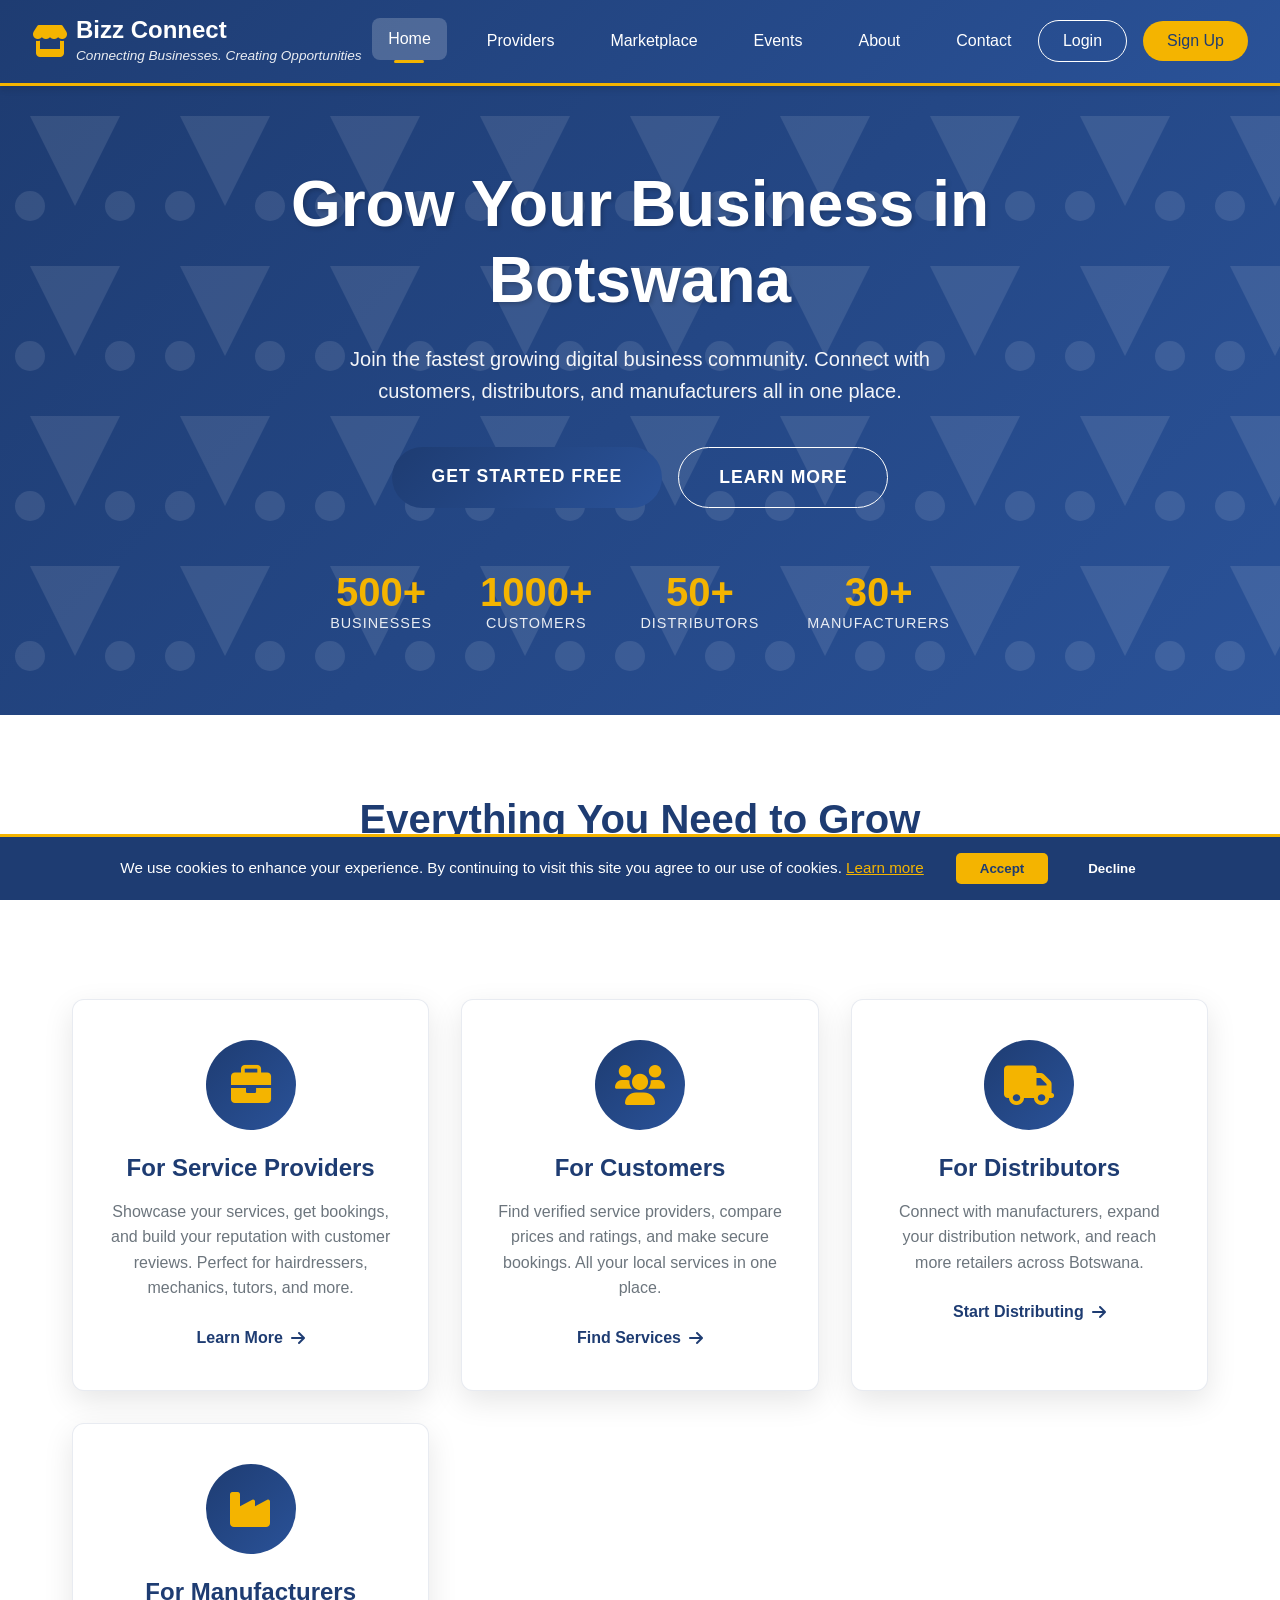
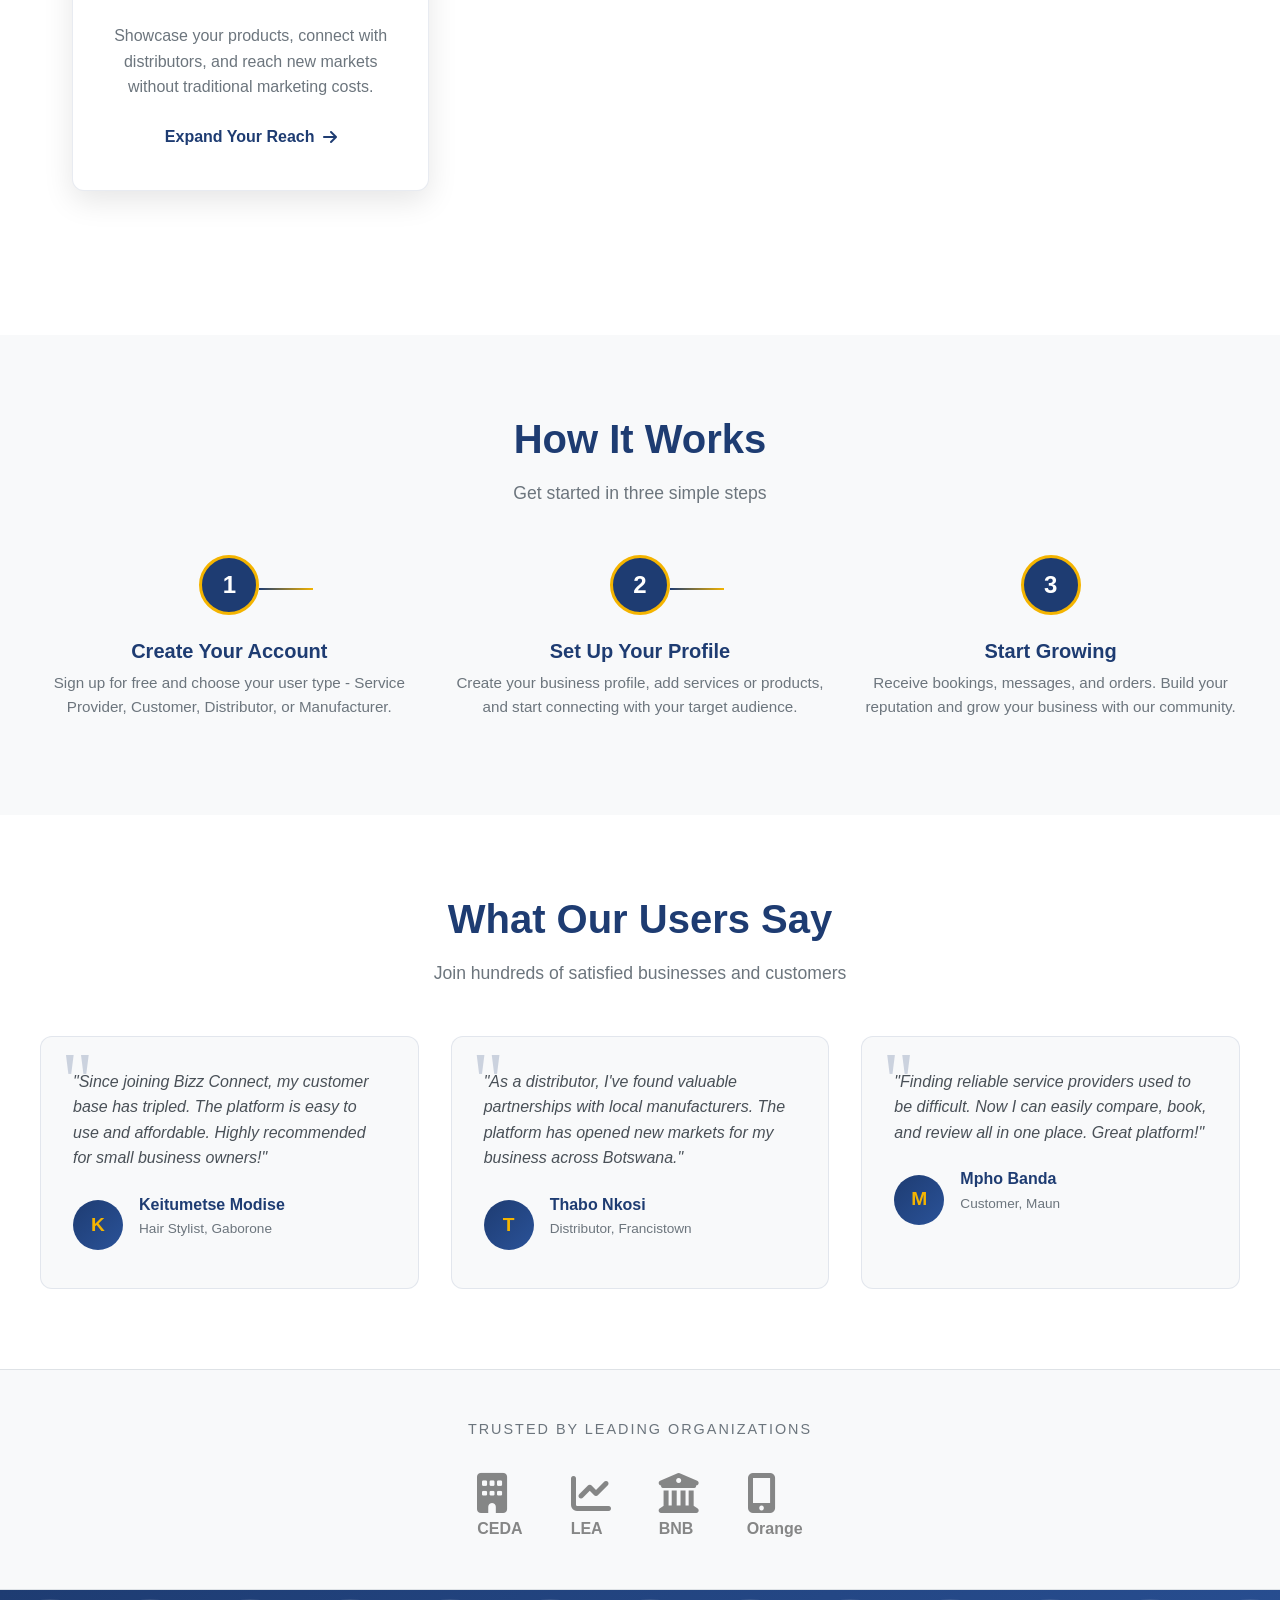
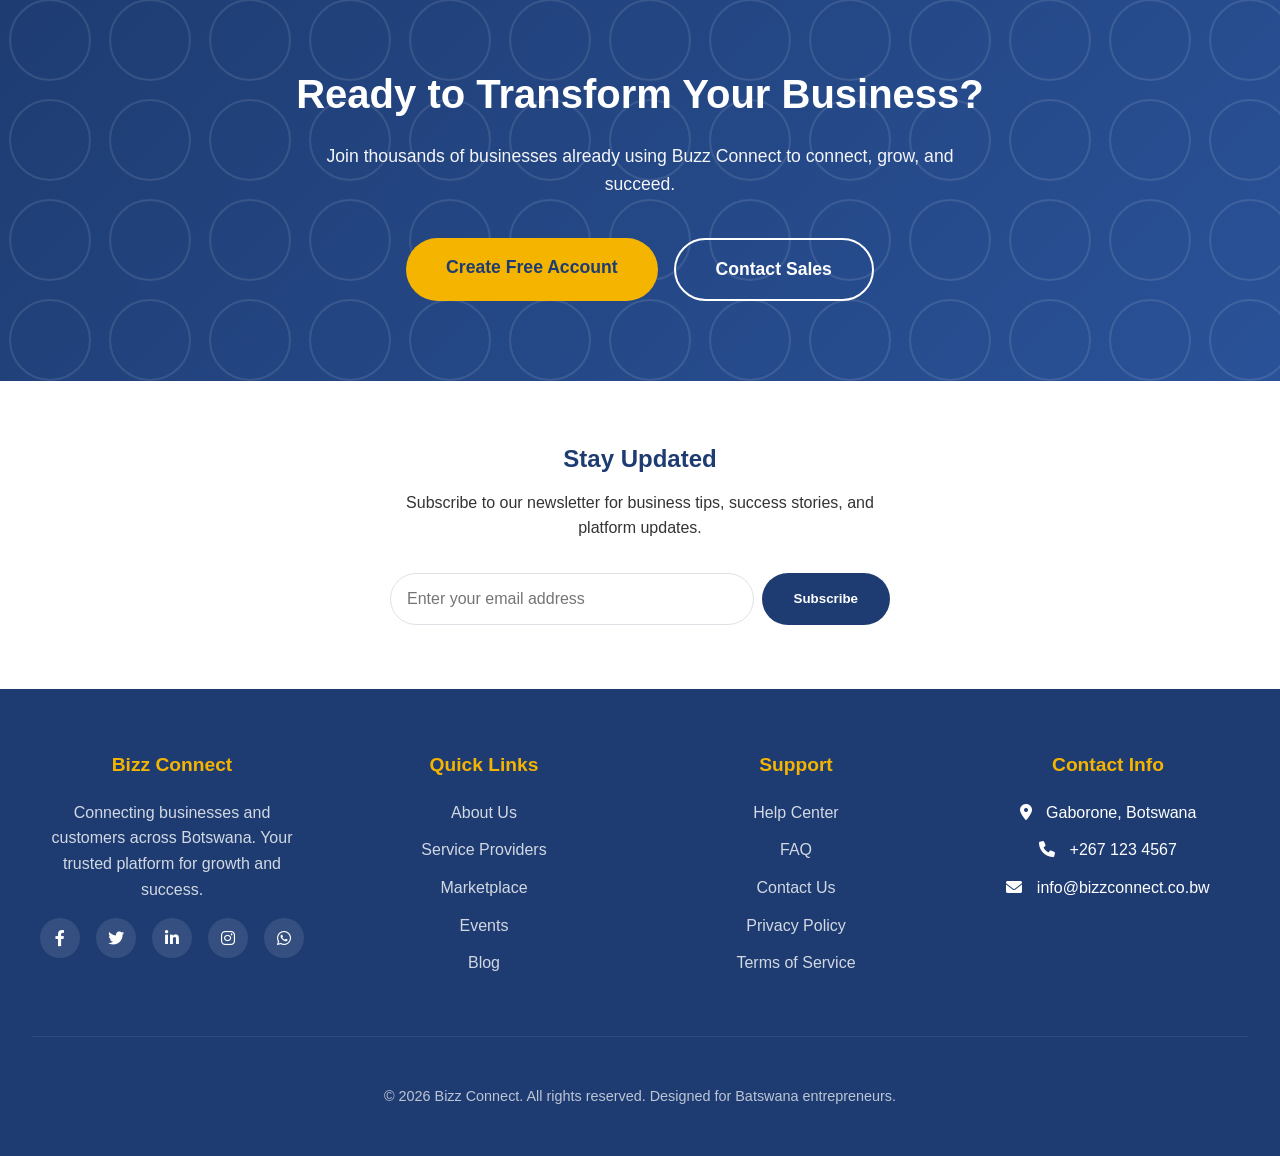
==== commit 962a067a: "Update branding from Buzz Connect to Bizz Connect" ====
--- a/index.html
+++ b/index.html
@@ -3,16 +3,16 @@
 <head>
     <meta charset="UTF-8">
     <meta name="viewport" content="width=device-width, initial-scale=1.0">
-    <title>Buzz Connect - Connecting Businesses. Creating Opportunities</title>
+    <title>Bizz Connect - Connecting Businesses. Creating Opportunities</title>
     
     <!-- Meta Tags for SEO -->
     <meta name="description" content="Botswana's premier digital business hub connecting service providers, customers, distributors, and manufacturers. Grow your business with our affordable platform.">
     <meta name="keywords" content="Botswana business, small business, service providers, entrepreneurs, Gaborone, Francistown, business networking, digital marketplace">
-    <meta name="author" content="Buzz Connect">
-    <meta property="og:title" content="Buzz Connect - Connecting Businesses. Creating Opportunities">
+    <meta name="author" content="Bizz Connect">
+    <meta property="og:title" content="Bizz Connect - Connecting Businesses. Creating Opportunities">
     <meta property="og:description" content="Join Botswana's fastest growing business community. Connect with customers and partners today.">
     <meta property="og:type" content="website">
-    <meta property="og:url" content="https://www.buzzconnect.co.bw">
+    <meta property="og:url" content="https://www.bizzconnect.co.bw">
     
     <!-- Favicon -->
     <link rel="icon" type="image/png" href="images/favicon.png">
@@ -759,7 +759,7 @@
         <div class="logo">
             <i class="fas fa-store"></i>
             <div>
-                <h1>Buzz Connect</h1>
+                <h1>Bizz Connect</h1>
                 <span>Connecting Businesses. Creating Opportunities</span>
             </div>
         </div>
@@ -897,7 +897,7 @@
         <div class="testimonials-grid">
             <div class="testimonial-card">
                 <div class="testimonial-content">
-                    "Since joining Buzz Connect, my customer base has tripled. The platform is easy to use and affordable. Highly recommended for small business owners!"
+                    "Since joining Bizz Connect, my customer base has tripled. The platform is easy to use and affordable. Highly recommended for small business owners!"
                 </div>
                 <div class="testimonial-author">
                     <div class="author-avatar">K</div>
@@ -987,7 +987,7 @@
     <footer class="footer">
         <div class="footer-content">
             <div class="footer-section">
-                <h4>Buzz Connect</h4>
+                <h4>Bizz Connect</h4>
                 <p>Connecting businesses and customers across Botswana. Your trusted platform for growth and success.</p>
                 <div class="social-links">
                     <a href="#"><i class="fab fa-facebook-f"></i></a>
@@ -1025,13 +1025,13 @@
                 <ul class="footer-links">
                     <li><i class="fas fa-map-marker-alt" style="margin-right: 10px;"></i> Gaborone, Botswana</li>
                     <li><i class="fas fa-phone" style="margin-right: 10px;"></i> +267 123 4567</li>
-                    <li><i class="fas fa-envelope" style="margin-right: 10px;"></i> info@buzzconnect.co.bw</li>
+                    <li><i class="fas fa-envelope" style="margin-right: 10px;"></i> info@bizzconnect.co.bw</li>
                 </ul>
             </div>
         </div>
         
         <div class="footer-bottom">
-            <p>&copy; 2024 Buzz Connect. All rights reserved. Designed for Batswana entrepreneurs.</p>
+            <p>&copy; 2026 Bizz Connect. All rights reserved. Designed for Batswana entrepreneurs.</p>
         </div>
     </footer>
 
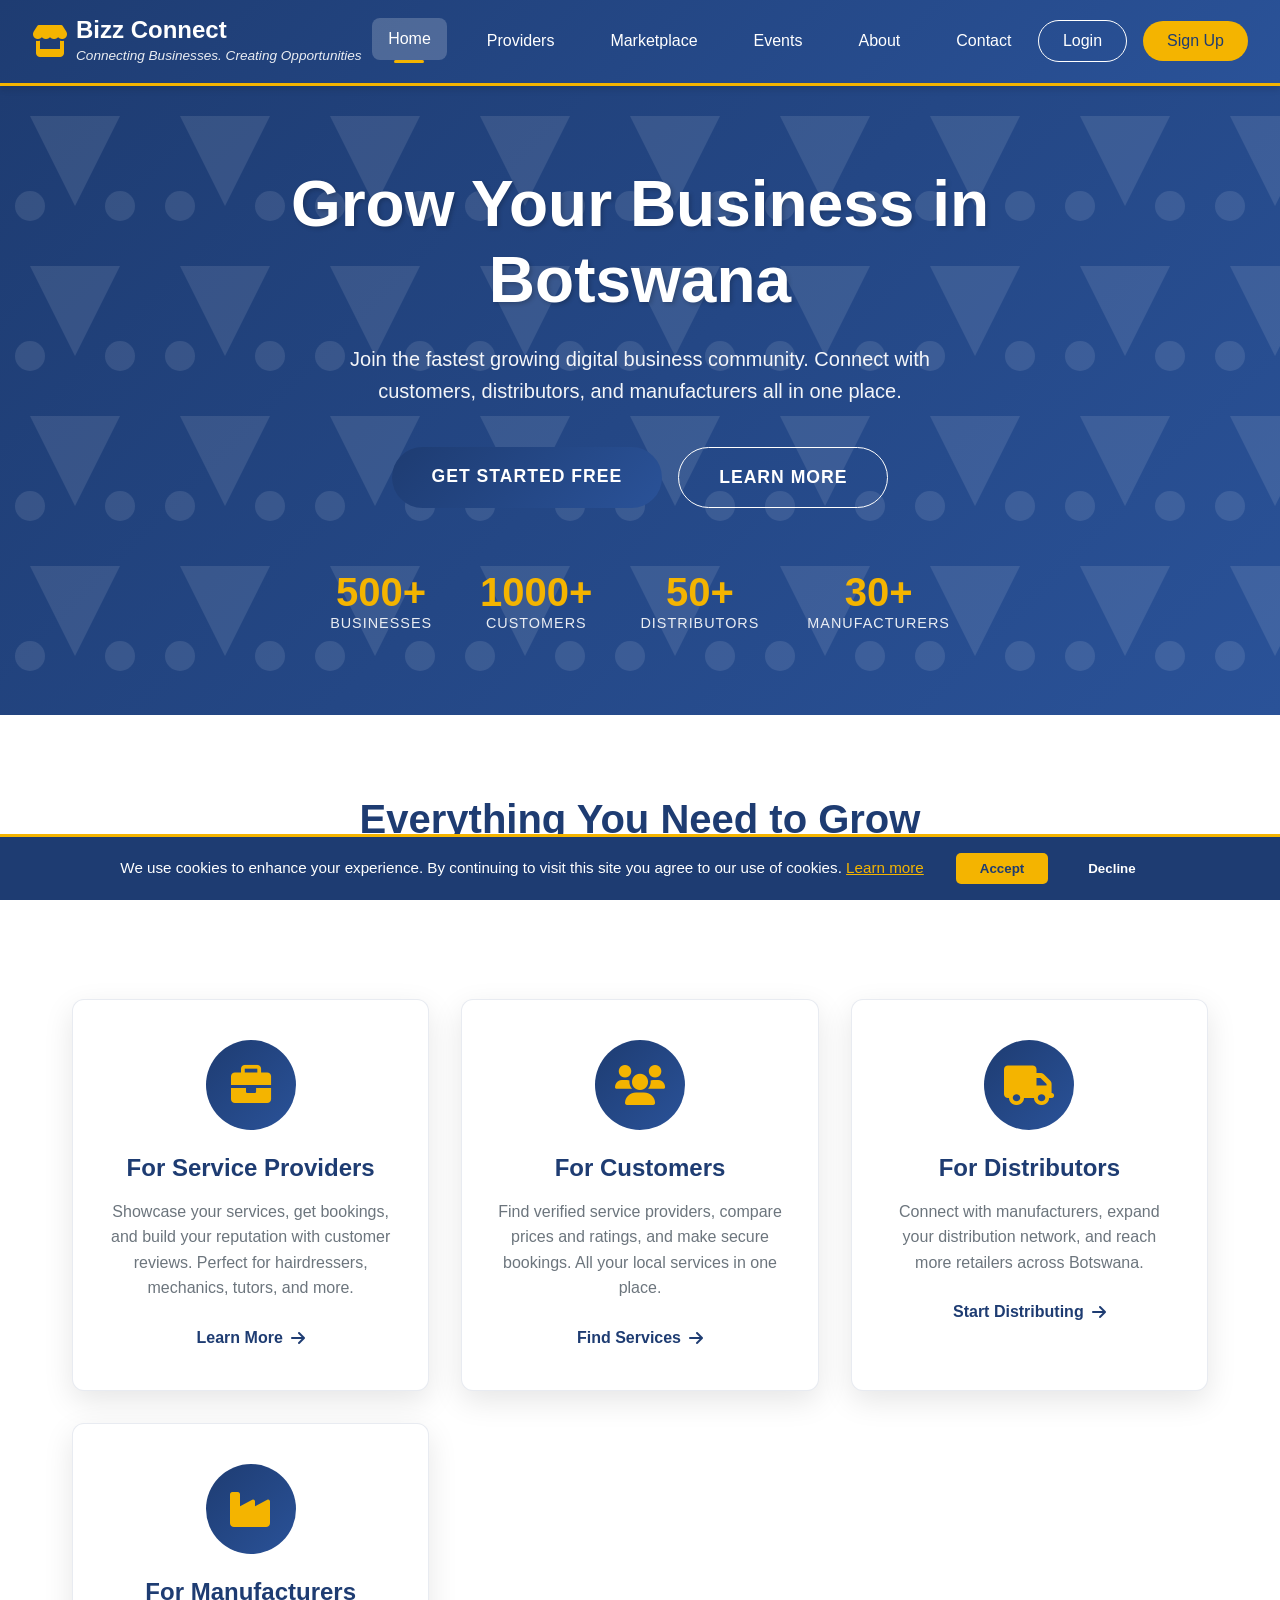
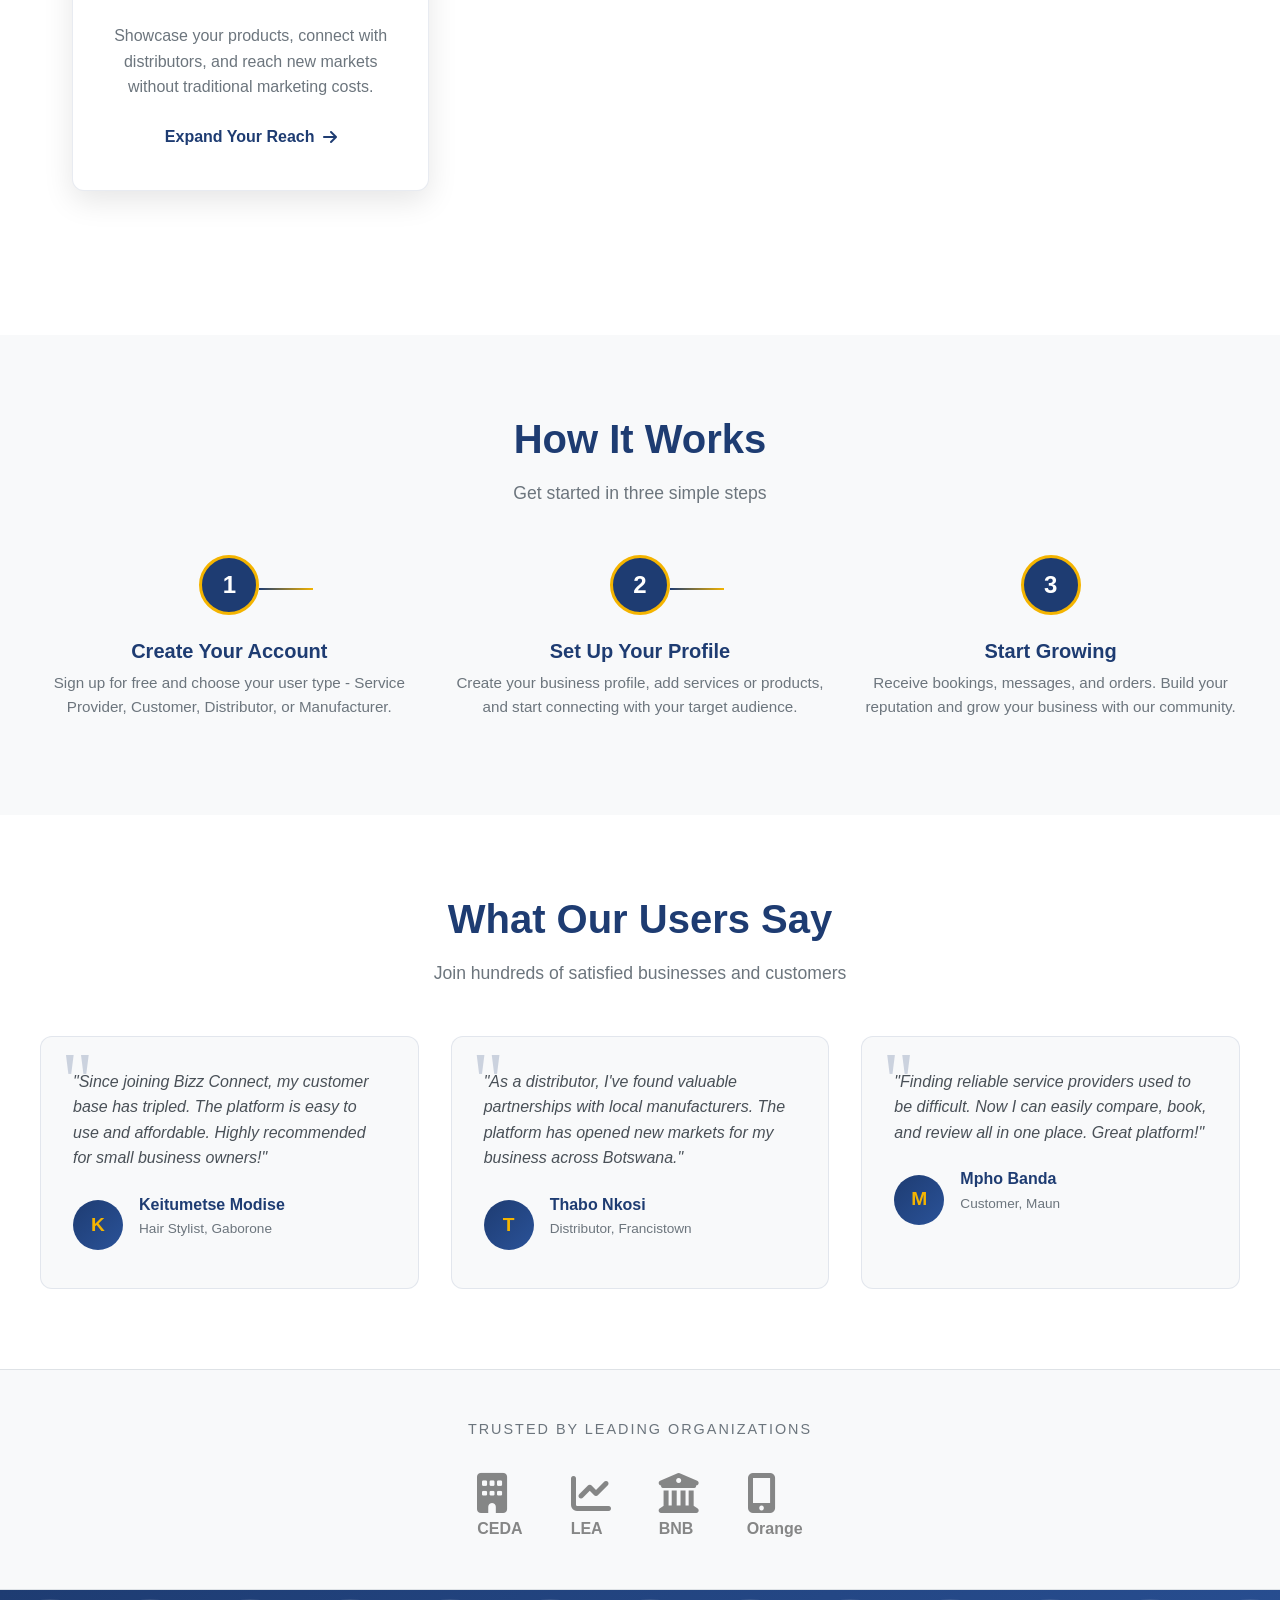
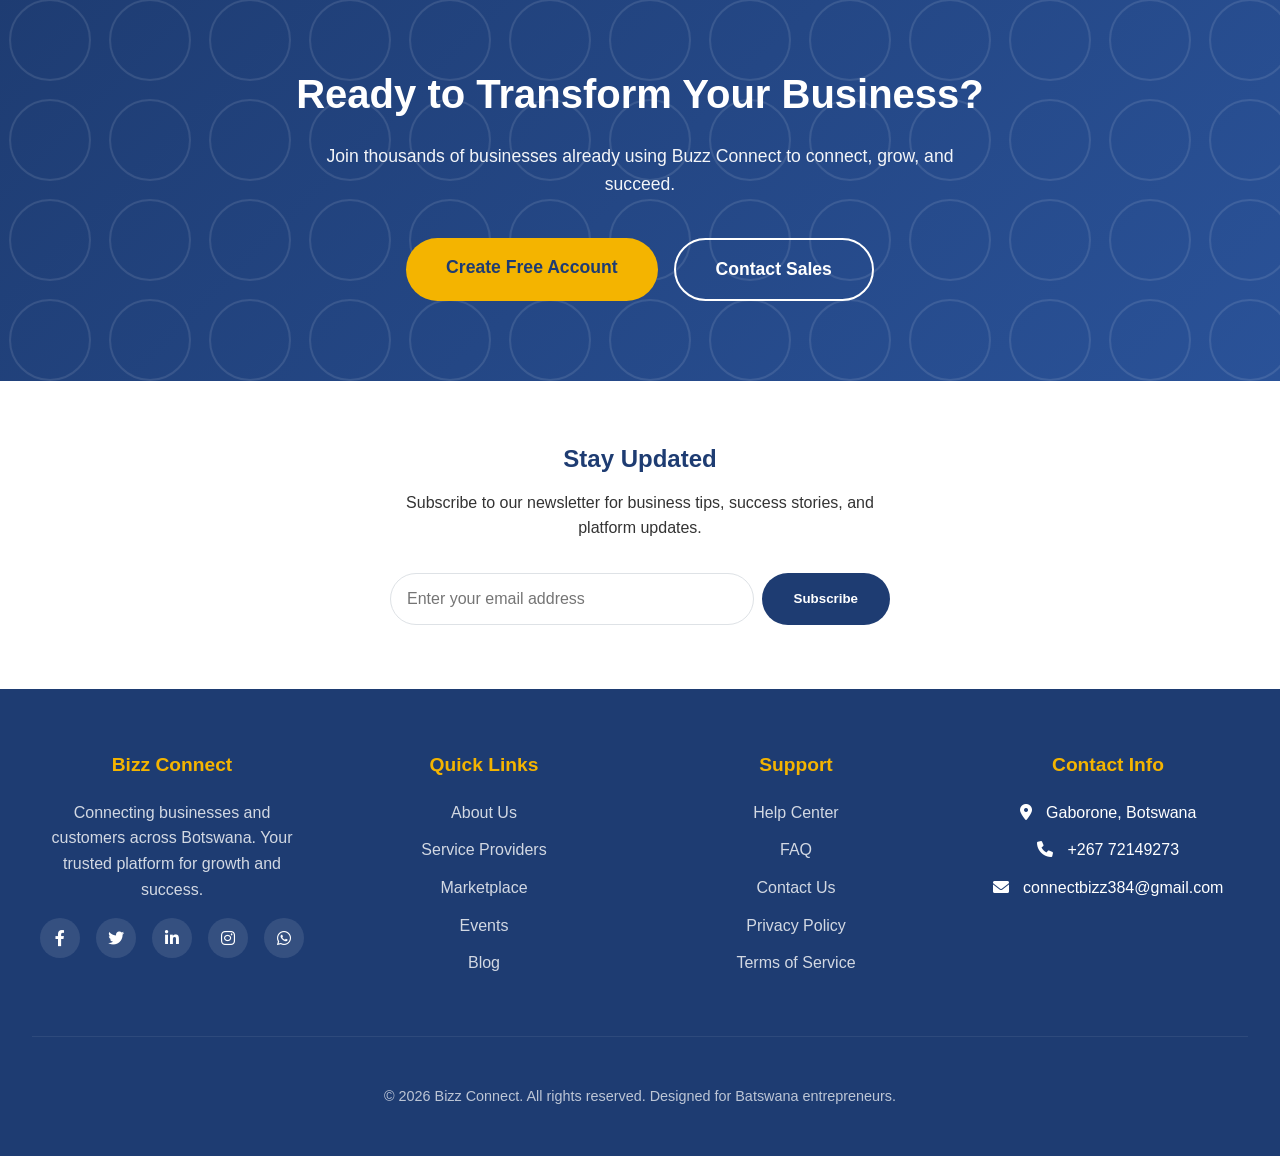
==== commit f05e03c6: "Update index.html" ====
--- a/index.html
+++ b/index.html
@@ -990,11 +990,11 @@
                 <h4>Bizz Connect</h4>
                 <p>Connecting businesses and customers across Botswana. Your trusted platform for growth and success.</p>
                 <div class="social-links">
-                    <a href="#"><i class="fab fa-facebook-f"></i></a>
-                    <a href="#"><i class="fab fa-twitter"></i></a>
-                    <a href="#"><i class="fab fa-linkedin-in"></i></a>
-                    <a href="#"><i class="fab fa-instagram"></i></a>
-                    <a href="#"><i class="fab fa-whatsapp"></i></a>
+                    <a href="https://www.facebook.com/share/1Gju4NZzSd/"><i class="fab fa-facebook-f"></i></a>
+                    <a href="https://x.com/BizzConnect384"><i class="fab fa-twitter"></i></a>
+                    <a href="https://www.linkedin.com/in/bizz-connect-73b3b03b7?utm_source=share&utm_campaign=share_via&utm_content=profile&utm_medium=android_app"><i class="fab fa-linkedin-in"></i></a>
+                    <a href="https://www.instagram.com/bizzc_onnect?igsh=MWI4Nmd5dDZ4OGo4eA=="><i class="fab fa-instagram"></i></a>
+                    <a href="https://wa.me/message/EOVFBBEEAWQEB1"><i class="fab fa-whatsapp"></i></a>
                 </div>
             </div>
             
@@ -1024,8 +1024,8 @@
                 <h4>Contact Info</h4>
                 <ul class="footer-links">
                     <li><i class="fas fa-map-marker-alt" style="margin-right: 10px;"></i> Gaborone, Botswana</li>
-                    <li><i class="fas fa-phone" style="margin-right: 10px;"></i> +267 123 4567</li>
-                    <li><i class="fas fa-envelope" style="margin-right: 10px;"></i> info@bizzconnect.co.bw</li>
+                    <li><i class="fas fa-phone" style="margin-right: 10px;"></i> +267 72149273</li>
+                    <li><i class="fas fa-envelope" style="margin-right: 10px;"></i> connectbizz384@gmail.com</li>
                 </ul>
             </div>
         </div>
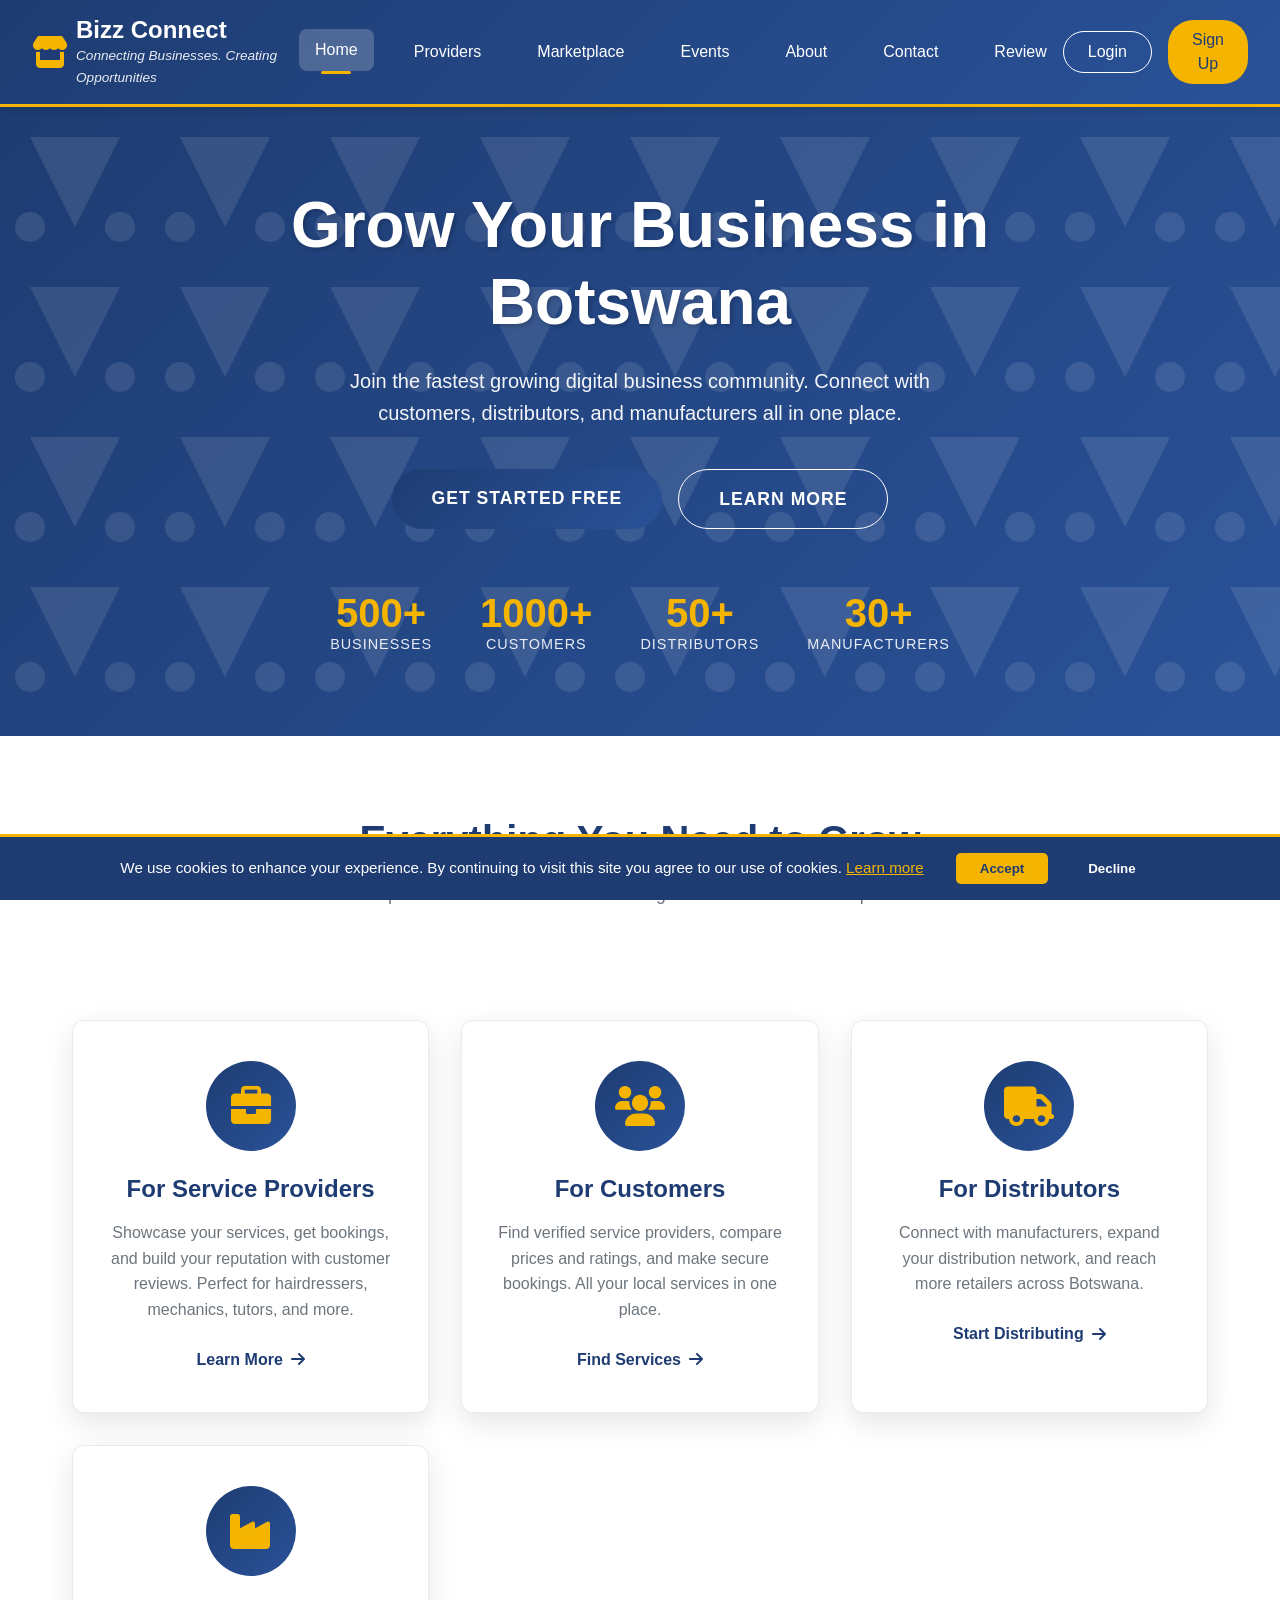
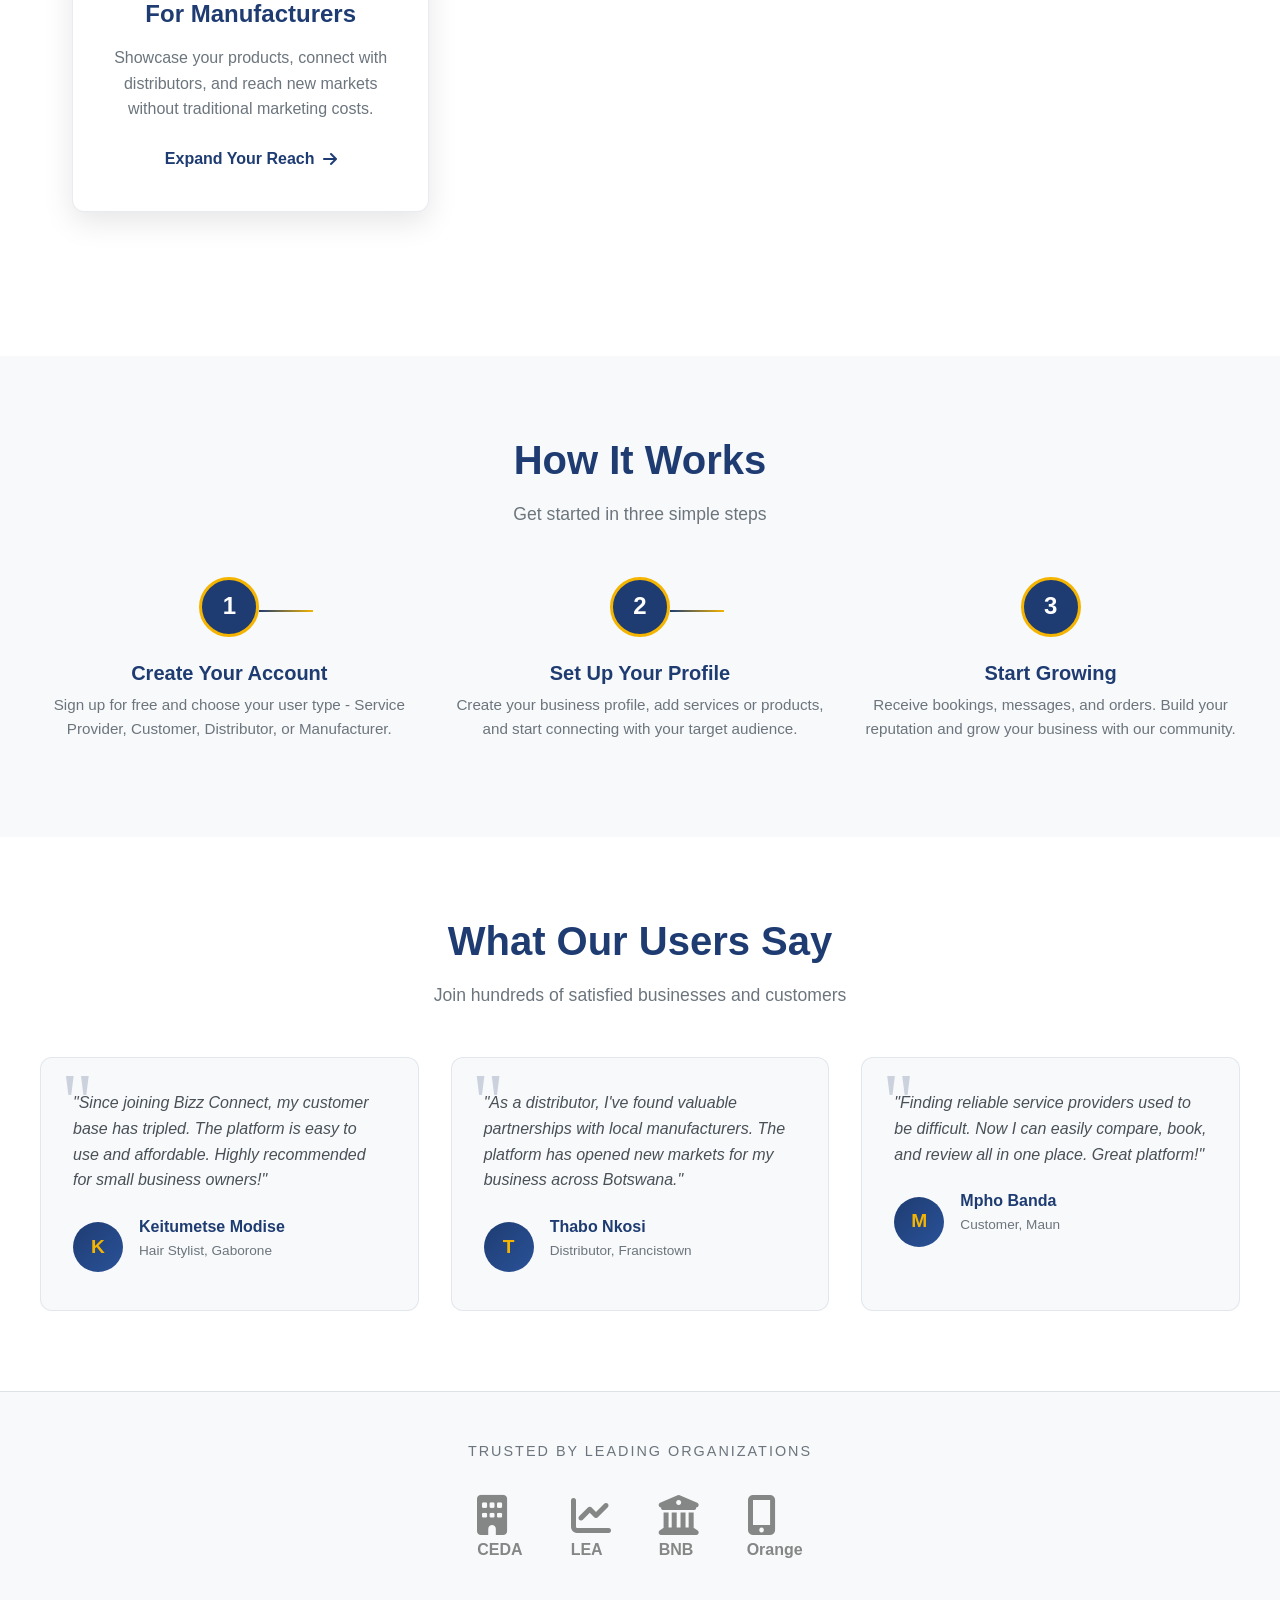
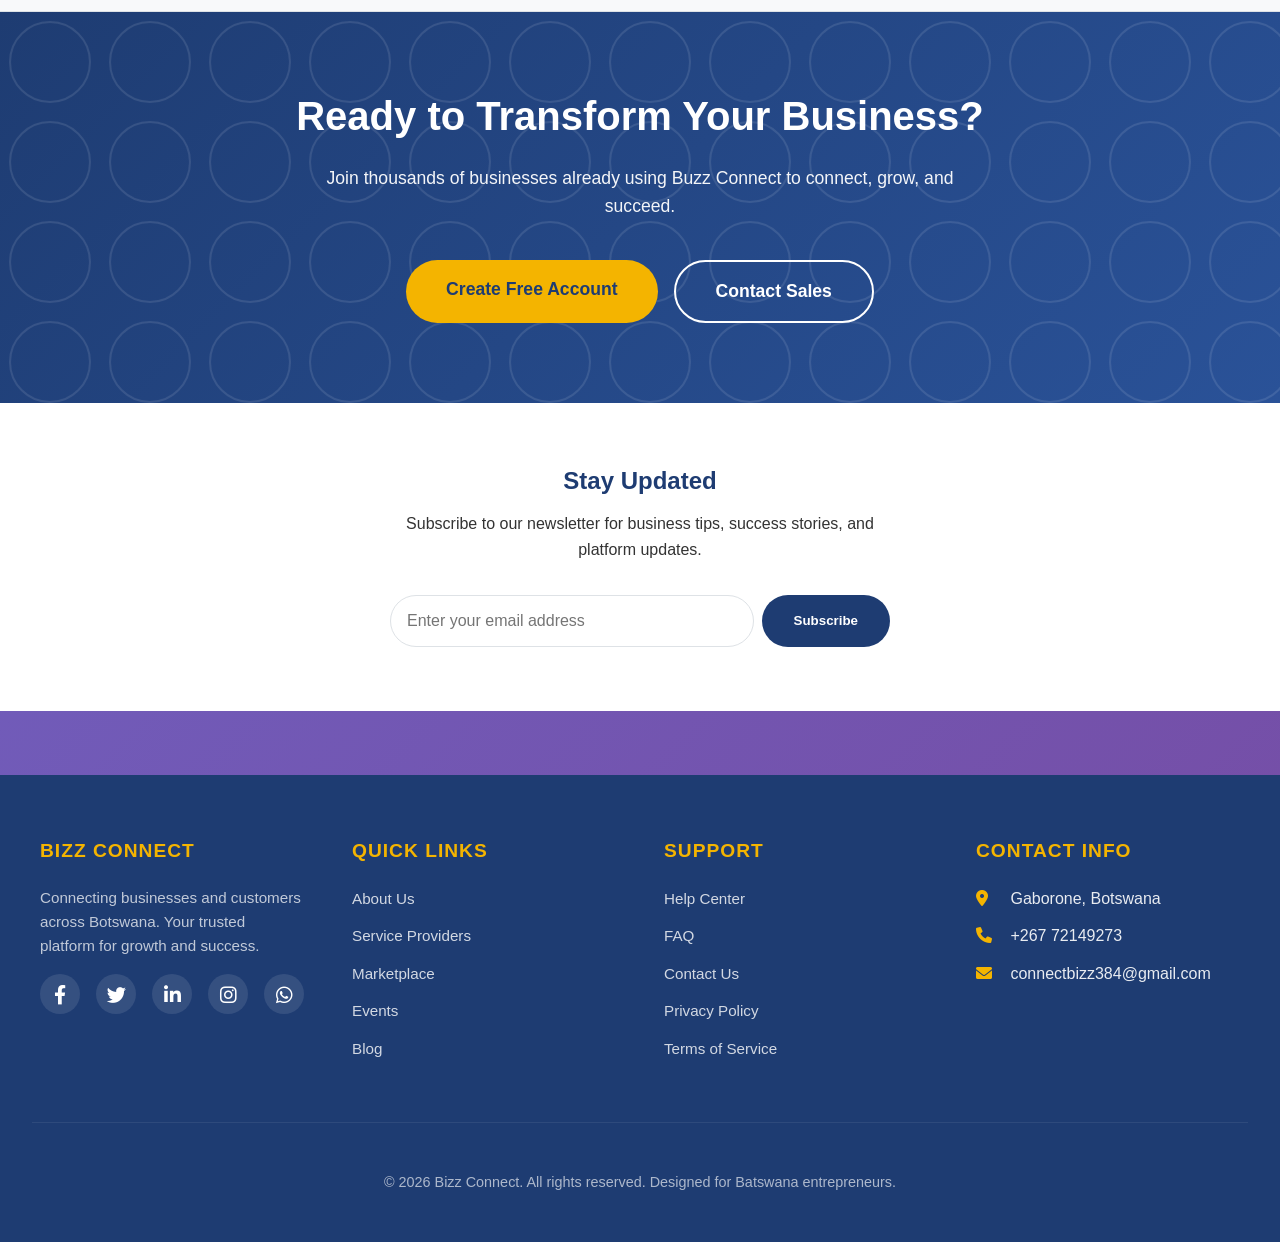
==== commit 0373d078: "Update index.html" ====
--- a/index.html
+++ b/index.html
@@ -770,6 +770,7 @@
             <a href="events.html">Events</a>
             <a href="about.html">About</a>
             <a href="contact.html">Contact</a>
+            <a href="review.html">Review</a>
         </div>
         <div class="user-menu">
             <a href="login.html" class="btn btn-outline" style="color: white; border-color: white;">Login</a>
--- a/css/styles.css
+++ b/css/styles.css
@@ -1,5 +1,5 @@
 /* ========================================
-   Botswana Business Hub - Main Stylesheet
+   Bizz Connect - Main Stylesheet
    Connect · Grow · Succeed
    ======================================== */
 
@@ -1224,14 +1224,123 @@
 /* ----------------------------------------
    Footer
    ---------------------------------------- */
-.footer {
-    background: var(--primary-color);
-    color: var(--light-text);
-    text-align: center;
-    padding: var(--spacing-xl);
-    margin-top: auto;
-}
-
+ .footer {
+        background: linear-gradient(135deg, #1e3c72 0%, #2a5298 100%);
+        color: white;
+        padding: 4rem 5% 2rem;
+        margin-top: 4rem;
+    }
+
+    .footer-content {
+        max-width: 1400px;
+        margin: 0 auto;
+        display: grid;
+        grid-template-columns: repeat(4, 1fr);
+        gap: 3rem;
+    }
+
+    .footer-section h4 {
+        color: #f4b400;
+        margin-bottom: 1.5rem;
+        font-size: 1.2rem;
+        font-weight: 600;
+        text-transform: uppercase;
+        letter-spacing: 1px;
+    }
+
+    .footer-section p {
+        color: rgba(255, 255, 255, 0.9);
+        line-height: 1.6;
+        margin-bottom: 1.5rem;
+        font-size: 0.95rem;
+    }
+
+    .footer-links {
+        list-style: none;
+        padding: 0;
+    }
+
+    .footer-links li {
+        margin-bottom: 1rem;
+        color: rgba(255, 255, 255, 0.9);
+    }
+
+    .footer-links a {
+        color: rgba(255, 255, 255, 0.9);
+        text-decoration: none;
+        transition: all 0.3s ease;
+        font-size: 0.95rem;
+        display: inline-block;
+    }
+
+    .footer-links a:hover {
+        color: #f4b400;
+        transform: translateX(5px);
+    }
+
+    .footer-links i {
+        margin-right: 10px;
+        color: #f4b400;
+        width: 20px;
+    }
+
+    .social-links {
+        display: flex;
+        gap: 1rem;
+        margin-top: 1.5rem;
+    }
+
+    .social-links a {
+        width: 40px;
+        height: 40px;
+        background: rgba(255, 255, 255, 0.1);
+        border-radius: 50%;
+        display: flex;
+        align-items: center;
+        justify-content: center;
+        color: white;
+        text-decoration: none;
+        transition: all 0.3s ease;
+        font-size: 1.2rem;
+    }
+
+    .social-links a:hover {
+        background: #f4b400;
+        color: #1e3c72;
+        transform: translateY(-3px);
+    }
+
+    .footer-bottom {
+        text-align: center;
+        padding-top: 3rem;
+        margin-top: 3rem;
+        border-top: 1px solid rgba(255, 255, 255, 0.2);
+        color: rgba(255, 255, 255, 0.9);
+        font-size: 0.9rem;
+    }
+
+    /* Responsive Footer */
+    @media (max-width: 992px) {
+        .footer-content {
+            grid-template-columns: repeat(2, 1fr);
+            gap: 2rem;
+        }
+    }
+
+    @media (max-width: 576px) {
+        .footer-content {
+            grid-template-columns: 1fr;
+            text-align: center;
+        }
+        
+        .social-links {
+            justify-content: center;
+        }
+        
+        .footer-links a:hover {
+            transform: translateX(0);
+        }
+    }
 /* ----------------------------------------
    Responsive Design
    ---------------------------------------- */
